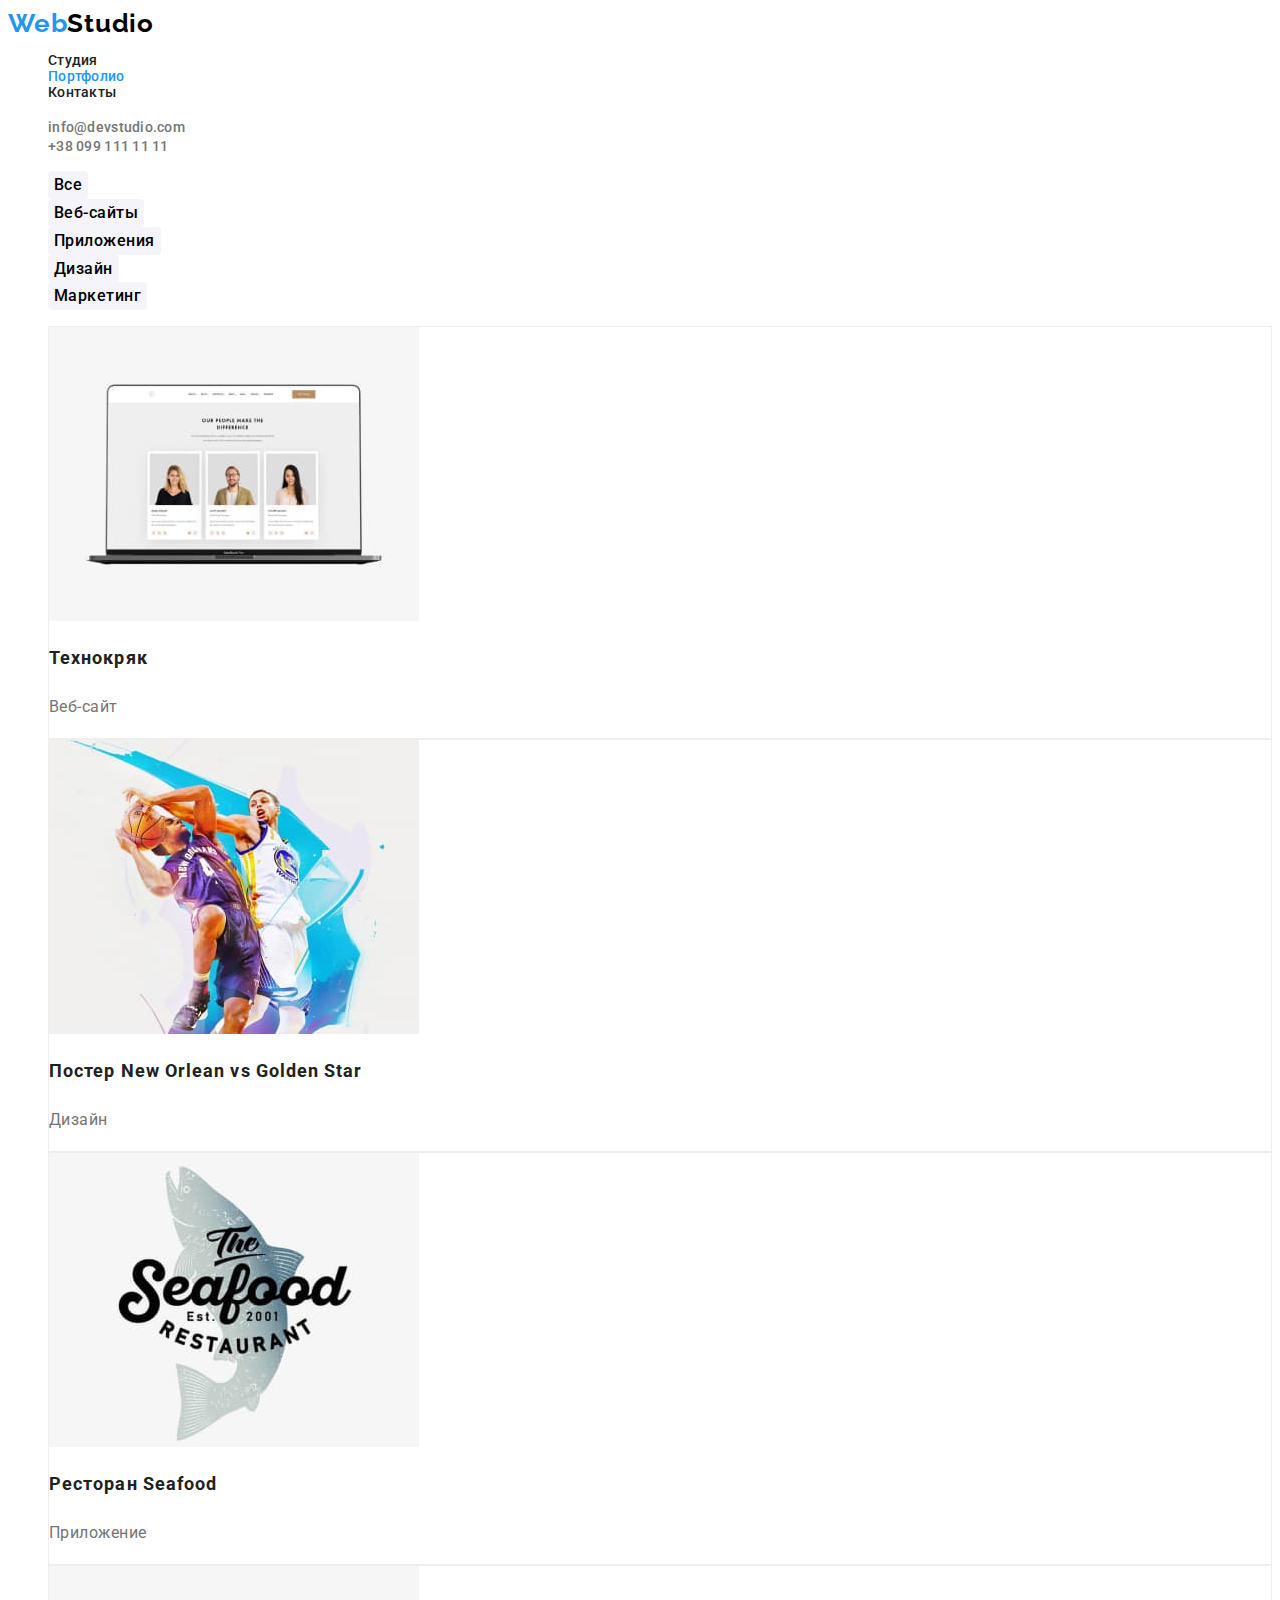
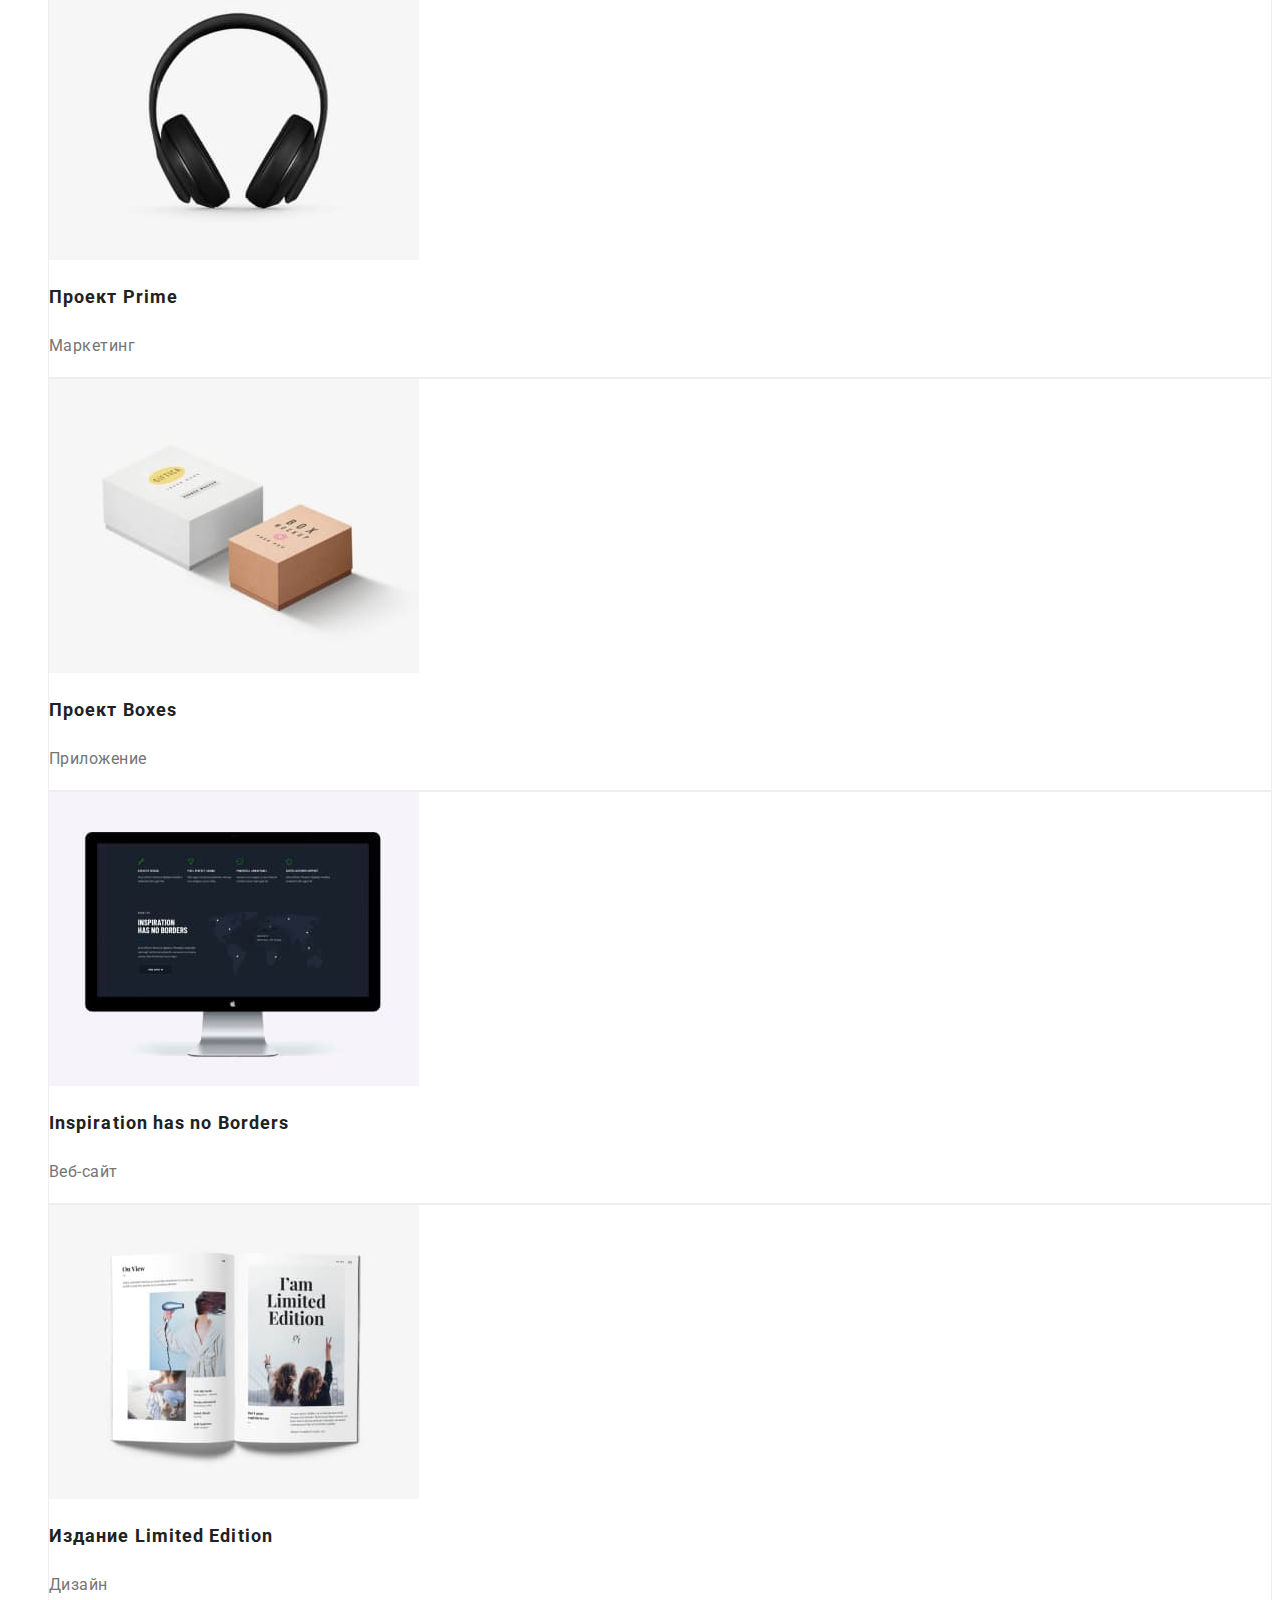
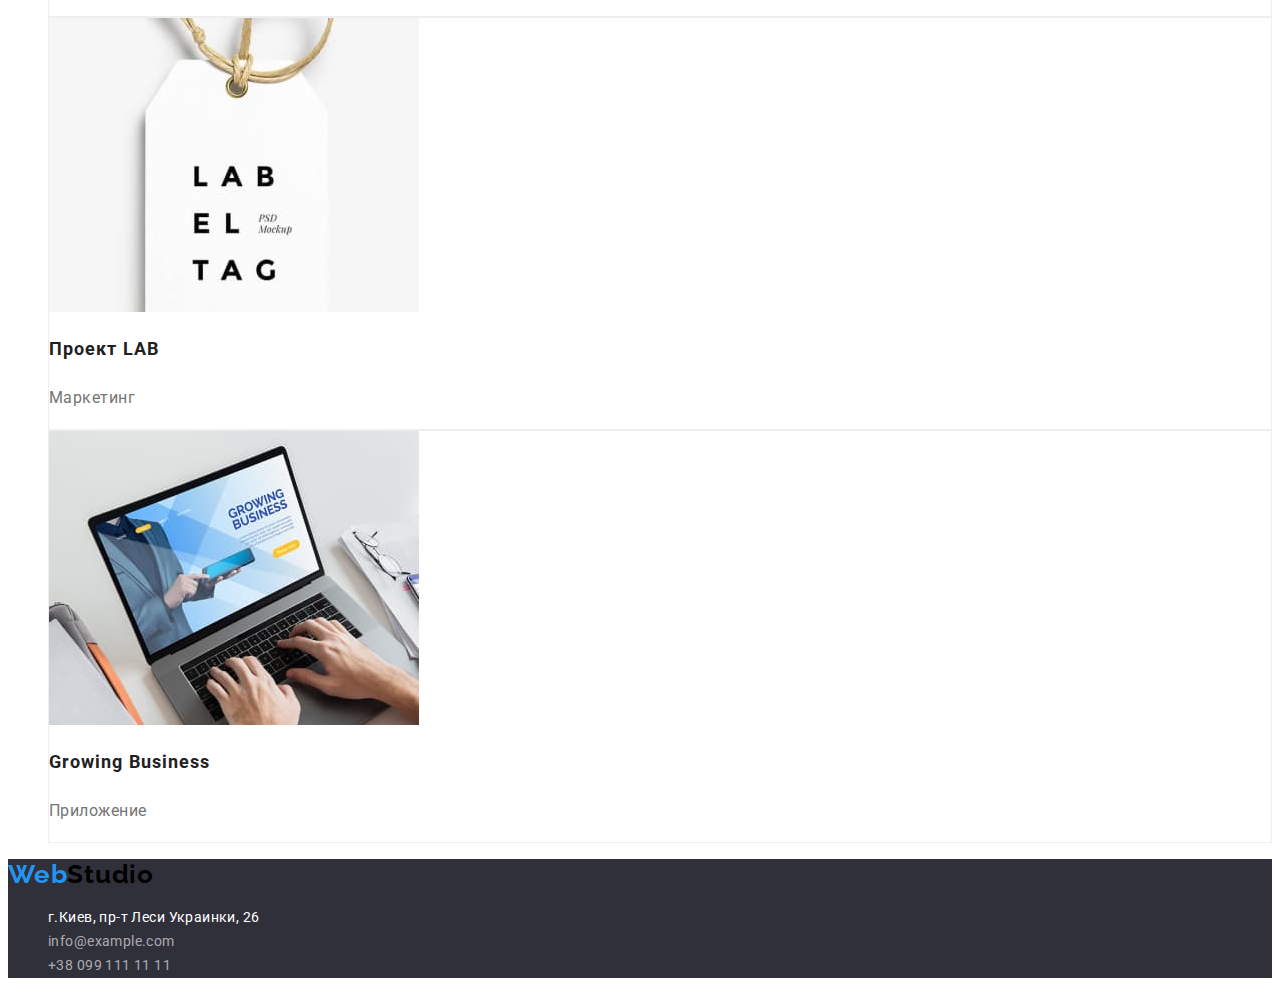
==== portfolio.html @ 5595cf2a "HW2" ====
<!DOCTYPE html>
<html lang="ru">

<head>
    <meta charset="UTF-8">
    <meta http-equiv="X-UA-Compatible" content="IE=edge">
    <meta name="viewport" content="width=device-width, initial-scale=1.0">

    <link rel="preconnect" href="https://fonts.googleapis.com">
    <link rel="preconnect" href="https://fonts.gstatic.com" crossorigin>
    <link
        href="https://fonts.googleapis.com/css2?family=Raleway:wght@700&family=Roboto:wght@400;500;700;900&display=swap"
        rel="stylesheet">
    <link rel="stylesheet" href="./css/styles.css">
    <title>Document</title>
</head>

<body>
    <!-- Header -->
    <header class="header">
        <a href="/index.html" class="logo link"><span>Web</span>Studio</a>
        <!-- Navigation -->
        <nav class="header-nav">
            <ul class="nav list">
                <li><a href="/index.html" class="nav-link link">Студия</a></li>
                <li><a href="/portfolio.html" class="nav-link link current  ">Портфолио</a></li>
                <li><a href="/contacts.html" class="nav-link link">Контакты</a></li>
            </ul>
        </nav>
        <ul class="header-contact list">
            <li><a href="mailto:info@devstudio.com" class="header-email link">info@devstudio.com</a></li>
            <li><a href="tel:+380991111111" class="header-tel link">+38 099 111 11 11</a></li>
        </ul>
    </header>
    <!-- Портфолио проекты -->
    <main class="portfolio-main">
        <section class="portfolio-main-section">
            <!-- Кнопки сортировки -->
            <ul class="sort-buttons-list list">
                <li><button type="button" class="sort-btn">Все</button></li>
                <li><button type="button" class="sort-btn">Веб-сайты</button></li>
                <li><button type="button" class="sort-btn">Приложения</button></li>
                <li><button type="button" class="sort-btn">Дизайн</button></li>
                <li><button type="button" class="sort-btn">Маркетинг</button></li>
            </ul>

            <!-- Список проектов -->
            <h1 class="visually-hidden">Портфолио проектов</h1>
            <ul class="project-list list">
                <li class="project-card">
                    <img src="./images/portfolio/technokryak.jpg" alt="Веб-сайт Технокряк" width="370" height="294">
                    <h2 class="project-name">Технокряк</h2>
                    <p class="project-type">Веб-сайт</p>
                </li>
                <li class="project-card">
                    <img src="./images/portfolio/poster.jpg" alt="Постер New Orlean vs Golden Star" width="370"
                        height="294">
                    <h2 class="project-name">Постер New Orlean vs Golden Star</h2>
                    <p class="project-type">Дизайн</p>
                </li>
                <li class="project-card">
                    <img src="./images/portfolio/seafood_restaurant.jpg" alt="Ресторан Seafood" width="370"
                        height="294">
                    <h2 class="project-name">Ресторан Seafood</h2>
                    <p class="project-type">Приложение</p>
                </li>
                <li class="project-card">
                    <img src="./images/portfolio/prime.jpg" alt="Проект Prime" width="370" height="294">
                    <h2 class="project-name">Проект Prime</h2>
                    <p class="project-type">Маркетинг</p>
                </li>
                <li class="project-card">
                    <img src="./images/portfolio/boxes.jpg" alt="Проект Boxes" width="370" height="294">
                    <h2 class="project-name">Проект Boxes</h2>
                    <p class="project-type">Приложение</p>
                </li>
                <li class="project-card">
                    <img src="./images/portfolio/inspiration_borders.jpg" alt="Дисплей" width="370" height="294">
                    <h2 class="project-name">Inspiration has no Borders</h2>
                    <p class="project-type">Веб-сайт</p>
                </li>

                <li class="project-card">
                    <img src="./images/portfolio/limited_edition.jpg" alt="Книга" width="370" height="294">
                    <h2 class="project-name">Издание Limited Edition</h2>
                    <p class="project-type">Дизайн</p>
                </li>
                <li class="project-card">
                    <img src="./images/portfolio/lab.jpg" alt="Проект LAB" width="370" height="294">
                    <h2 class="project-name">Проект LAB</h2>
                    <p class="project-type">Маркетинг</p>
                </li>
                <li class="project-card">
                    <img src="./images/portfolio/growing_business.jpg" alt="Развивающийся бизнес" width="370"
                        height="294">
                    <h2 class="project-name">Growing Business</h2>
                    <p class="project-type">Приложение</p>
                </li>
            </ul>
        </section>
    </main>
    <!-- Footer -->
    <footer class="footer">
        <a href="/index.html" class="logo link"><span>Web</span>Studio</a>
        <address class="address">
            <ul class="footer-contact-list list">
                <li><a href="https://www.google.com/maps/place/%D0%B1%D1%83%D0%BB.+%D0%9B%D0%B5%D1%81%D0%B8+%D0%A3%D0%BA%D1%80%D0%B0%D0%B8%D0%BD%D0%BA%D0%B8,+26,+%D0%9A%D0%B8%D0%B5%D0%B2,+02000/@50.4265807,30.5361971,17z/data=!3m1!4b1!4m5!3m4!1s0x40d4cf0e033ecbe9:0x57a4dffefec77da0!8m2!3d50.4265807!4d30.5383858 "
                        class="contact-address link">г.Киев, пр-т Леси Украинки, 26</a></li>
                <li><a href="mailto:info@example.com" class="footer-email">info@example.com</a></li>
                <li><a href="tel:+380991111111" class="footer-tel">+38 099 111 11 11</a></li>
            </ul>
        </address>
    </footer>
</body>

</html>
---- css/styles.css ----
:root {
    --main-background-color:#FFFFFF;
    --default-text-color:#212121;
    --action-color:#2196F3;
    --small-text-color:#757575;
    --standard-letter-spacing:0.03em;
    --short-letter-spacing:0.02em;
    --wide-letter-spacing:0.06em;
}
body {
    font-family: 'Roboto', sans-serif;
    background: var(--main-background-color);
    color: var(--default-text-color);
}

/* Удаление маркеров списка */
.list {
list-style: none;
}
/* Сброс стилей линков */
.link {
text-decoration: none;
}
.visually-hidden {
  position: absolute;
  white-space: nowrap;
  width: 1px;
  height: 1px;
  overflow: hidden;
  border: 0;
  padding: 0;
  clip: rect(0 0 0 0);
  clip-path: inset(50%);
  margin: -1px;
}
/* Стили header */
/* .header {
} */
.logo {
font-family: 'Raleway';
font-weight: 700;
font-size: 26px;
line-height: 1.19;
letter-spacing: var(--standard-letter-spacing);
color: #000000;
}
.logo span {
   color: var(--action-color); 
}
/* .header-nav {
} */
.nav, .nav-link{
font-weight: 500;
font-size: 14px;
line-height: 1.14;
letter-spacing: var(--short-letter-spacing);    
}
/* .nav {
} */
.nav-link {
color: var(--default-text-color);
}
.current {
color: var(--action-color);
}
.nav-link:hover, .nav-link:focus{
color: var(--action-color);
cursor: pointer;
}
/* .header-contact {
} */
.header-email, .header-tel{
font-weight: 500;
font-size: 14px;
line-height: 1.14;
letter-spacing: var(--short-letter-spacing);
color: var(--small-text-color); 
}
.header-email:hover, .header-email:focus {
color: var(--action-color);
cursor: pointer;
}
.header-tel:hover, .header-tel:focus{
color: var(--action-color);
cursor: pointer;
}
/*Стили Footer */
.footer {
background: #2F303A;
}
/* .address {
} */
.contact-address, .footer-email, .footer-tel{
font-style: normal;
font-size: 14px;
line-height: 1.71;
letter-spacing: var(--standard-letter-spacing);
}
.contact-address {
color: var(--main-background-color);
}
.contact-address:hover, .contact-address:focus{
color: var(--action-color);
}
/* .footer-contact-list {
} */
.footer-email, .footer-tel{
text-decoration: none;
color: rgba(255, 255, 255, 0.6);
}
.footer-email:hover, .footer-email:focus {
color: var(--action-color);
}
.footer-tel:hover, .footer-tel:focus {
color: var(--action-color);
}
/* Стили портфолио */
/* .portfolio-main {
}
.portfolio-main-section {
}
.sort-buttons-list {
} */
.sort-btn {
font-family: inherit;
font-weight: 500;
font-size: 16px;
line-height: 1.62;
text-align: center;
letter-spacing: var(--standard-letter-spacing);
background: #F5F4FA;
border-radius: 4px;
border: 0;
}
.sort-btn:hover, .sort-btn:focus{
background: var(--action-color);
box-shadow: 0px 3px 1px rgba(0, 0, 0, 0.1), 0px 1px 2px rgba(0, 0, 0, 0.08), 0px 2px 2px rgba(0, 0, 0, 0.12);
border-radius: 4px;
cursor: pointer;
}
.project-list {
}
.project-card {
background: var(--main-background-color);
border: 1px solid #EEEEEE;
}
.project-name {
font-weight: 700;
font-size: 18px;
line-height: 2;
letter-spacing: var(--wide-letter-spacing);
}
.project-type {
font-size: 16px;
line-height: 188%;
letter-spacing: var(--standard-letter-spacing);
color: var(--small-text-color);
}


/* Стили main index.html */
.index-main {
}
.index-main-section {
background: #2F303A;
}
.main-title, .order-button{
text-align: center; 
letter-spacing: var(--wide-letter-spacing); 
color: var(--main-background-color);
}
.main-title {
font-weight: 900;
font-size: 44px;
line-height: 1.36;
text-transform: uppercase;
}
.order-button {
font-family: inherit;
font-weight: 700;
font-size: 16px;
line-height: 1.88;
background: var(--action-color);
box-shadow: 0px 4px 4px rgba(0, 0, 0, 0.15);
border-radius: 4px;
}
.order-button:hover{
    cursor: pointer;
}
/* .features {
}
.features-list {
}
.feature1 {
} */
.feature-name, .feature-text{
font-size: 14px;
letter-spacing: var(--standard-letter-spacing);   
}
.feature-name {
font-weight: 700;
line-height: 1.14;
text-transform: uppercase;
}
.feature-text {
line-height: 1.71;
color: var(--small-text-color);
}
/* .feature2 {
}
.feature3 {
}
.feature4 {
}
.work-section {
} */
.work-title {
font-weight: 700;
font-size: 36px;
line-height: 1.17;
letter-spacing: var(--standard-letter-spacing);
}
.work-list {
}
.staff-section {
background: #E5E5E5;
}
.staff-title {
font-weight: 700;
font-size: 36px;
line-height: 1.17;
letter-spacing: var(--standard-letter-spacing);
}
/* .staff-list {
} */
.staff-name, .staff-position{
font-size: 16px;
line-height: 1.19;
letter-spacing: var(--standard-letter-spacing);
}
.staff-name {
font-weight: 500;
}
.staff-position {
color: var(--small-text-color);
}
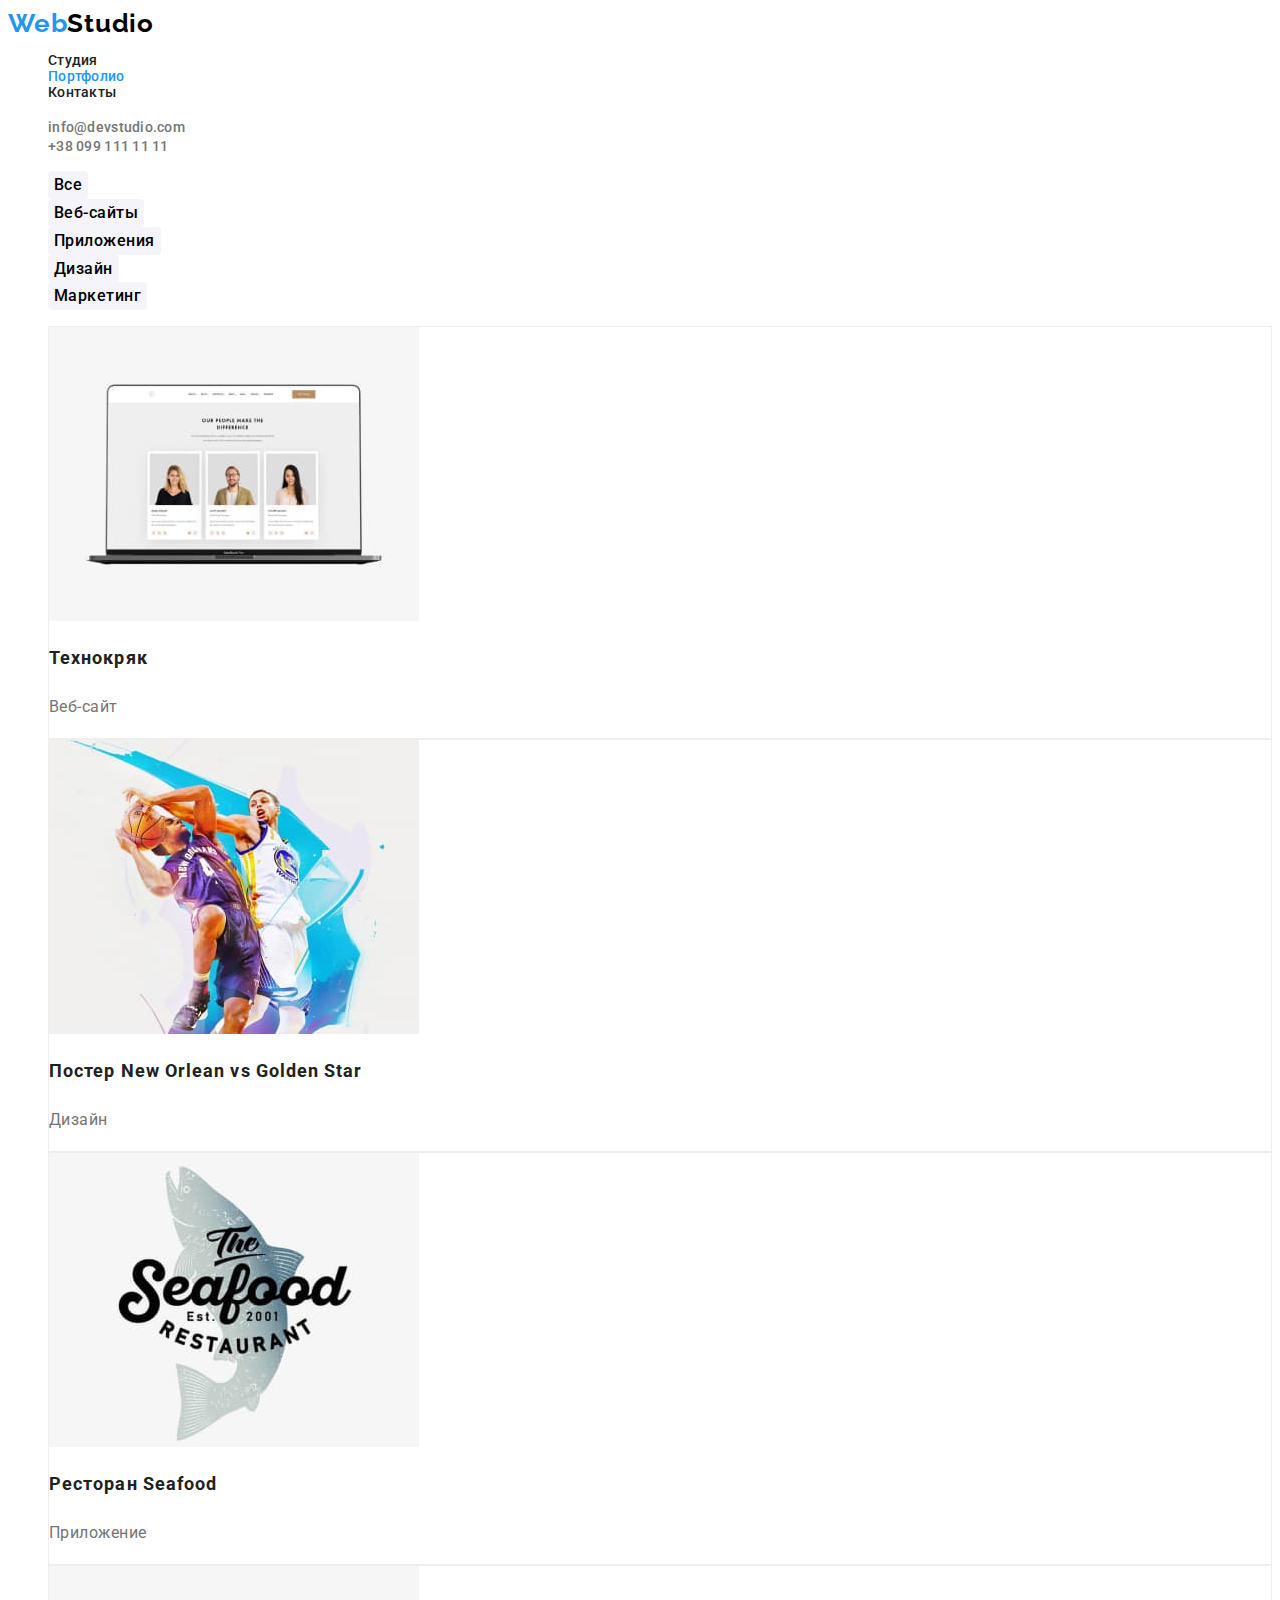
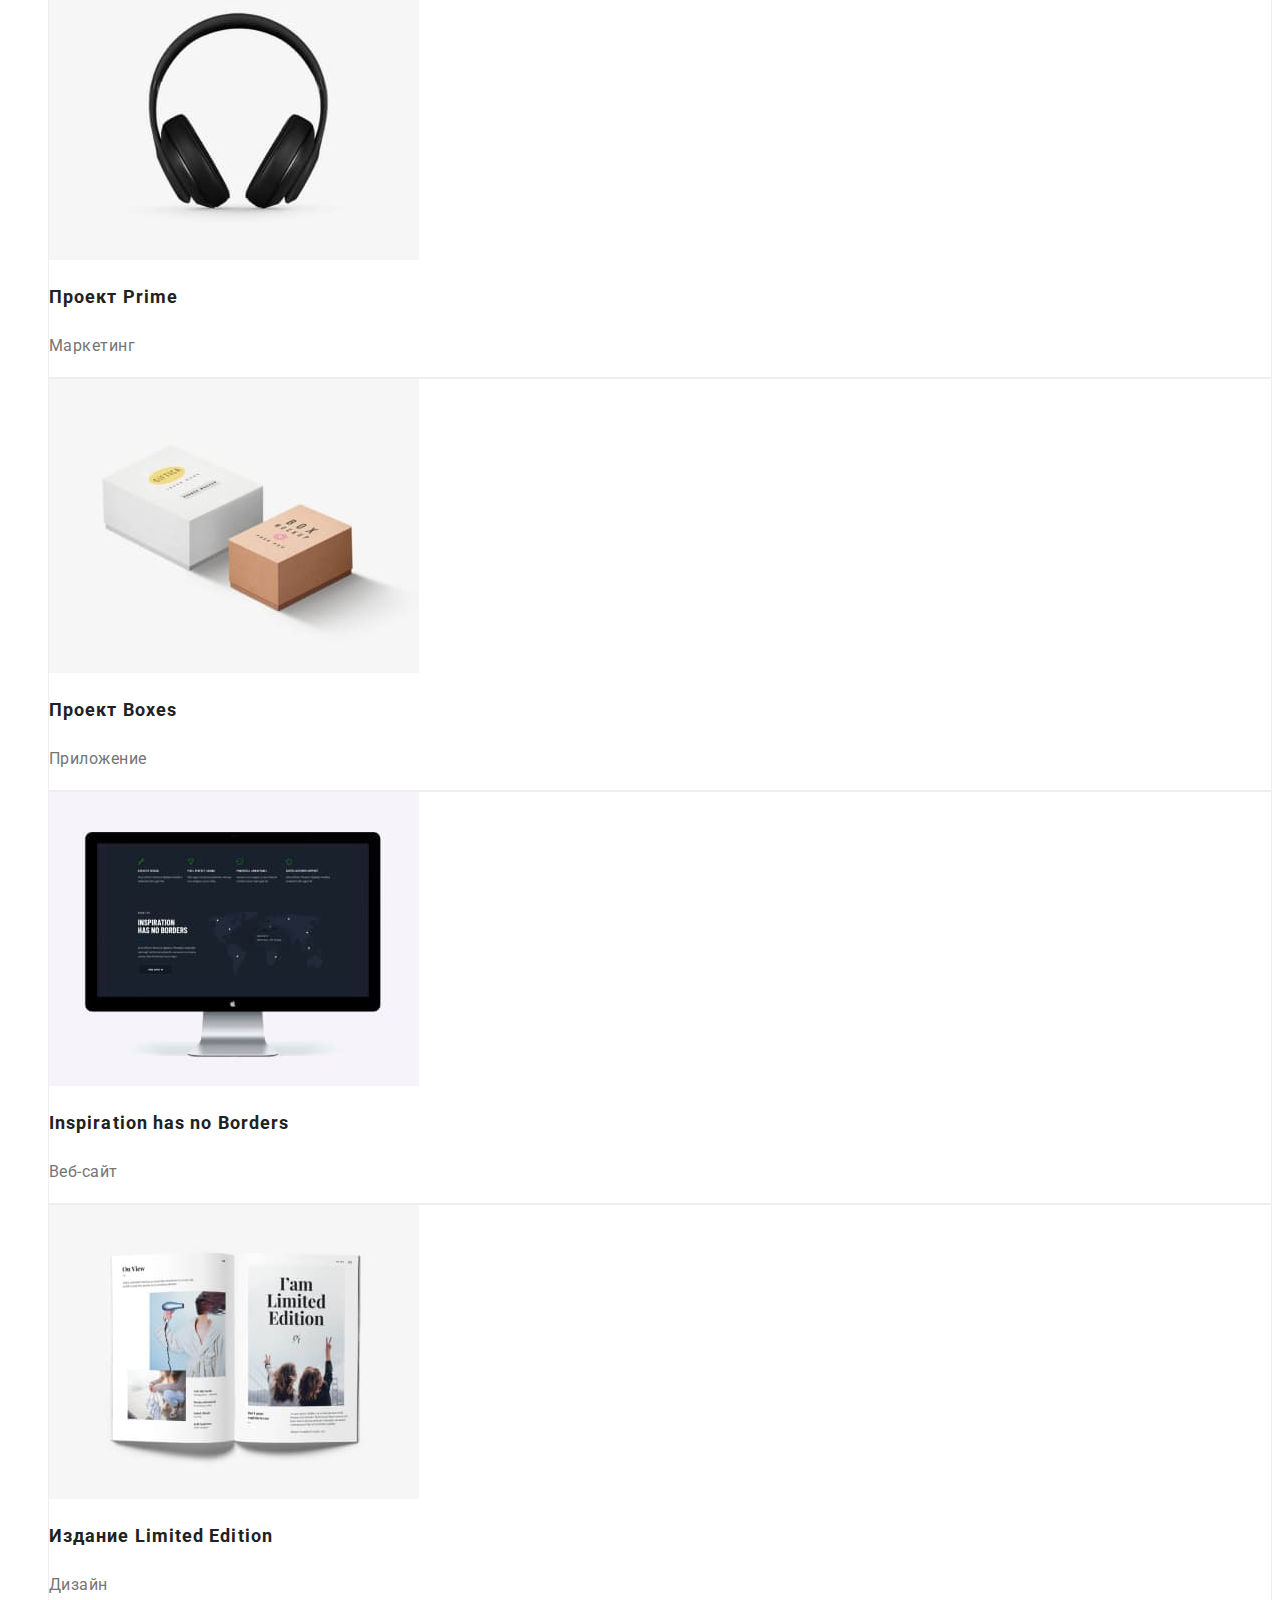
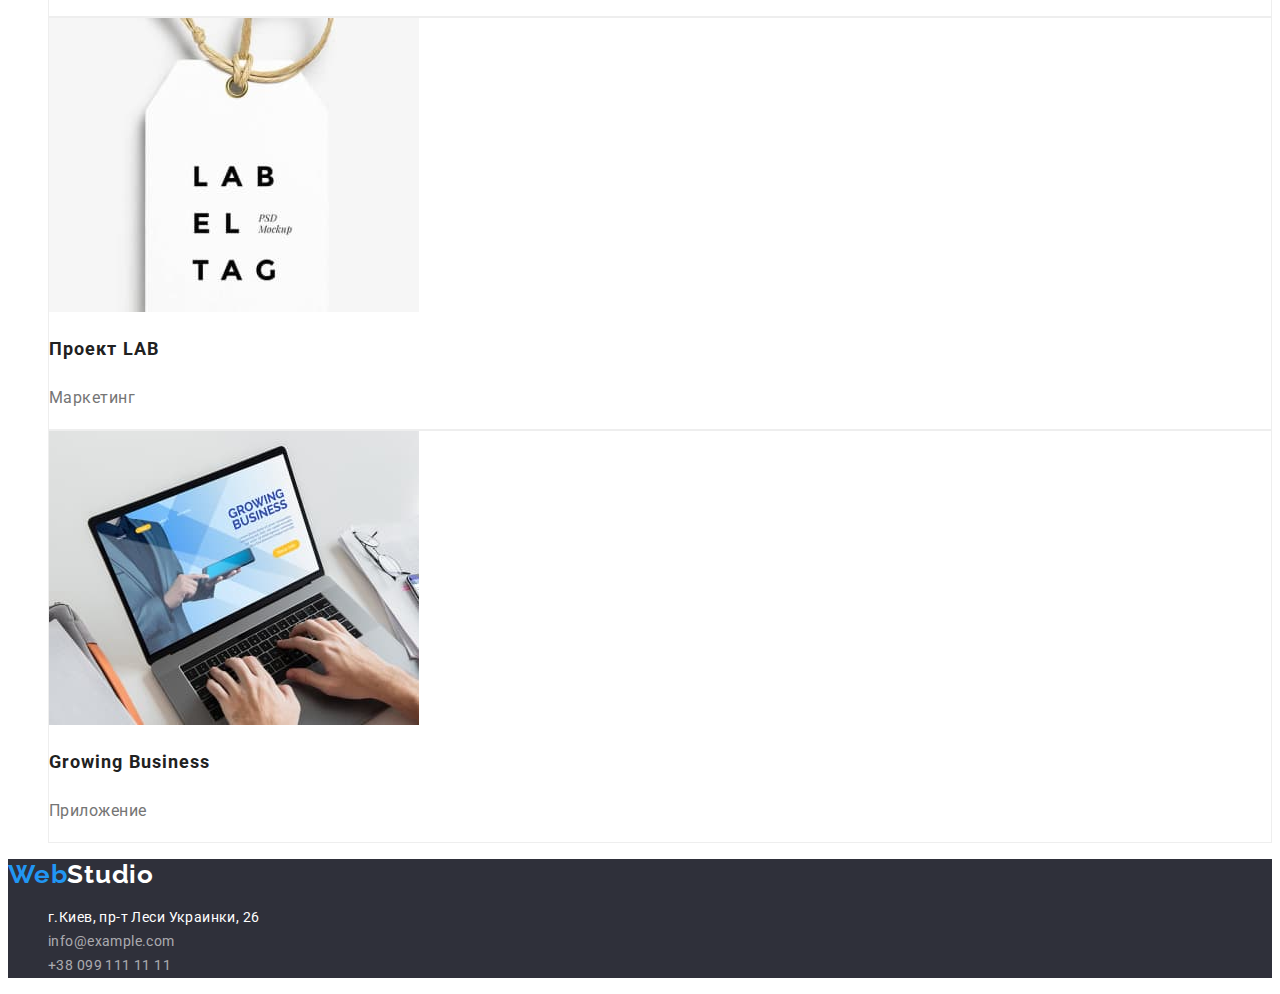
==== commit f0485152: "Logo color fixed" ====
--- a/portfolio.html
+++ b/portfolio.html
@@ -18,13 +18,13 @@
 <body>
     <!-- Header -->
     <header class="header">
-        <a href="/index.html" class="logo link"><span>Web</span>Studio</a>
+        <a href="./index.html" class="header-logo link"><span>Web</span>Studio</a>
         <!-- Navigation -->
         <nav class="header-nav">
             <ul class="nav list">
-                <li><a href="/index.html" class="nav-link link">Студия</a></li>
-                <li><a href="/portfolio.html" class="nav-link link current  ">Портфолио</a></li>
-                <li><a href="/contacts.html" class="nav-link link">Контакты</a></li>
+                <li><a href="./index.html" class="nav-link link">Студия</a></li>
+                <li><a href="./portfolio.html" class="nav-link link current  ">Портфолио</a></li>
+                <li><a href="./contacts.html" class="nav-link link">Контакты</a></li>
             </ul>
         </nav>
         <ul class="header-contact list">
@@ -101,7 +101,7 @@
     </main>
     <!-- Footer -->
     <footer class="footer">
-        <a href="/index.html" class="logo link"><span>Web</span>Studio</a>
+        <a href="./index.html" class="footer-logo link"><span>Web</span>Studio</a>
         <address class="address">
             <ul class="footer-contact-list list">
                 <li><a href="https://www.google.com/maps/place/%D0%B1%D1%83%D0%BB.+%D0%9B%D0%B5%D1%81%D0%B8+%D0%A3%D0%BA%D1%80%D0%B0%D0%B8%D0%BD%D0%BA%D0%B8,+26,+%D0%9A%D0%B8%D0%B5%D0%B2,+02000/@50.4265807,30.5361971,17z/data=!3m1!4b1!4m5!3m4!1s0x40d4cf0e033ecbe9:0x57a4dffefec77da0!8m2!3d50.4265807!4d30.5383858 "
--- a/css/styles.css
+++ b/css/styles.css
@@ -33,20 +33,26 @@
   clip-path: inset(50%);
   margin: -1px;
 }
+/* Стили логотипа */
+.header-logo, .footer-logo{
+font-family: 'Raleway';
+font-weight: 700;
+font-size: 26px;
+line-height: 1.19;
+letter-spacing: var(--standard-letter-spacing);
+}
+.header-logo {
+color: #000000;
+}
+.footer-logo {
+   color: #FFFFFF;
+}
+.header-logo span, .footer-logo span {
+   color: var(--action-color); 
+}
 /* Стили header */
 /* .header {
 } */
-.logo {
-font-family: 'Raleway';
-font-weight: 700;
-font-size: 26px;
-line-height: 1.19;
-letter-spacing: var(--standard-letter-spacing);
-color: #000000;
-}
-.logo span {
-   color: var(--action-color); 
-}
 /* .header-nav {
 } */
 .nav, .nav-link{
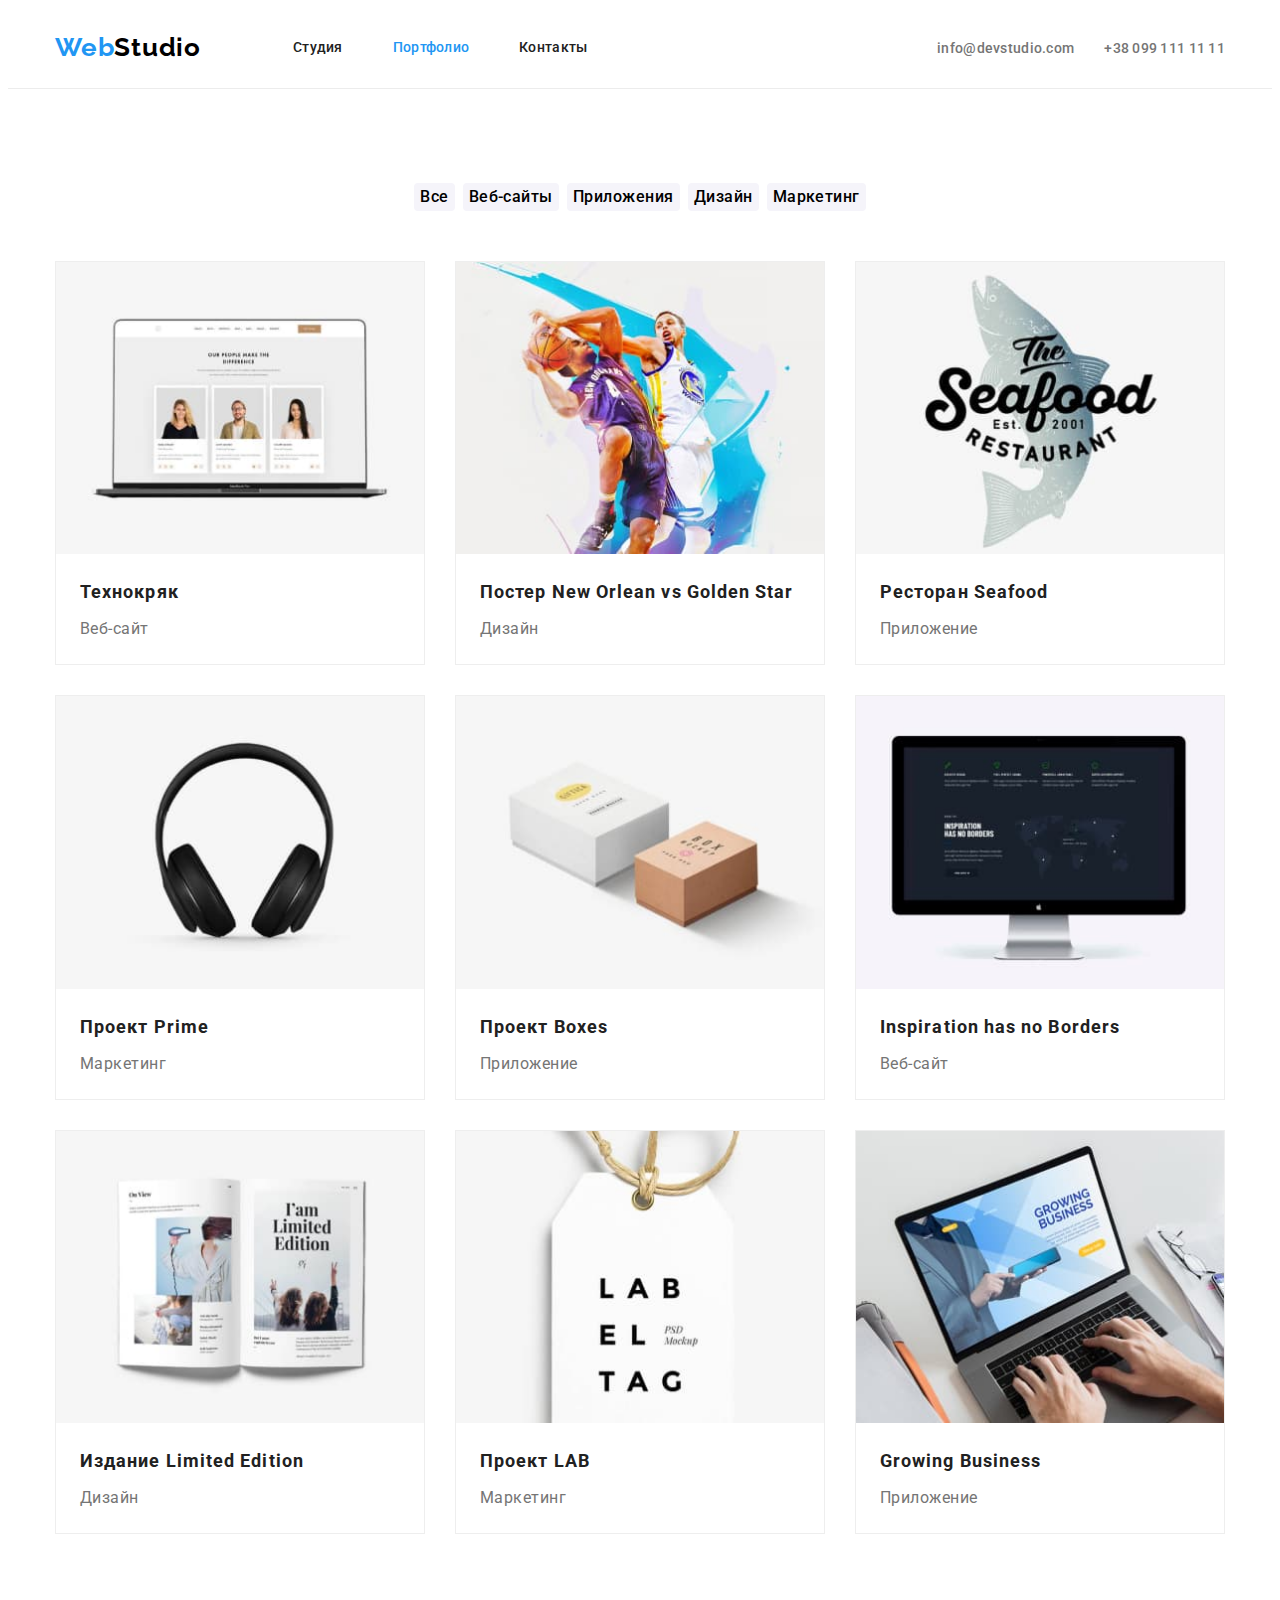
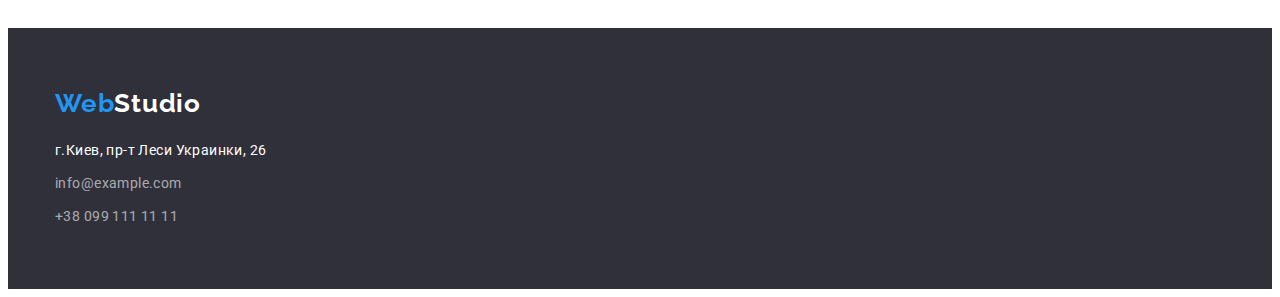
==== commit efc67fd4: "Updated" ====
--- a/portfolio.html
+++ b/portfolio.html
@@ -11,6 +11,9 @@
     <link
         href="https://fonts.googleapis.com/css2?family=Raleway:wght@700&family=Roboto:wght@400;500;700;900&display=swap"
         rel="stylesheet">
+    <link rel=“stylesheet” href=“https://cdnjs.cloudflare.com/ajax/libs/modern-normalize/1.1.0/modern-normalize.min.css”
+        integrity=“sha512-wpPYUAdjBVSE4KJnH1VR1HeZfpl1ub8YT/NKx4PuQ5NmX2tKuGu6U/JRp5y+Y8XG2tV+wKQpNHVUX03MfMFn9Q==”
+        crossorigin=“anonymous” referrerpolicy=“no-referrer” />
     <link rel="stylesheet" href="./css/styles.css">
     <title>Document</title>
 </head>
@@ -18,98 +21,119 @@
 <body>
     <!-- Header -->
     <header class="header">
-        <a href="./index.html" class="header-logo link"><span>Web</span>Studio</a>
-        <!-- Navigation -->
-        <nav class="header-nav">
-            <ul class="nav list">
-                <li><a href="./index.html" class="nav-link link">Студия</a></li>
-                <li><a href="./portfolio.html" class="nav-link link current  ">Портфолио</a></li>
-                <li><a href="./contacts.html" class="nav-link link">Контакты</a></li>
+        <div class="header-container container">
+            <a href="./index.html" class="header-logo link"><span>Web</span>Studio</a>
+            <!-- Navigation -->
+            <nav class="header-nav">
+                <ul class="nav list">
+                    <li><a href="./index.html" class="nav-link link">Студия</a></li>
+                    <li><a href="./portfolio.html" class="nav-link link current  ">Портфолио</a></li>
+                    <li><a href="./contacts.html" class="nav-link link">Контакты</a></li>
+                </ul>
+            </nav>
+            <ul class="header-contact list">
+                <li><a href="mailto:info@devstudio.com" class="header-email link">info@devstudio.com</a></li>
+                <li><a href="tel:+380991111111" class="header-tel link">+38 099 111 11 11</a></li>
             </ul>
-        </nav>
-        <ul class="header-contact list">
-            <li><a href="mailto:info@devstudio.com" class="header-email link">info@devstudio.com</a></li>
-            <li><a href="tel:+380991111111" class="header-tel link">+38 099 111 11 11</a></li>
-        </ul>
+        </div>
     </header>
     <!-- Портфолио проекты -->
     <main class="portfolio-main">
-        <section class="portfolio-main-section">
-            <!-- Кнопки сортировки -->
-            <ul class="sort-buttons-list list">
-                <li><button type="button" class="sort-btn">Все</button></li>
-                <li><button type="button" class="sort-btn">Веб-сайты</button></li>
-                <li><button type="button" class="sort-btn">Приложения</button></li>
-                <li><button type="button" class="sort-btn">Дизайн</button></li>
-                <li><button type="button" class="sort-btn">Маркетинг</button></li>
-            </ul>
+        <section class="portfolio-main-section section">
+            <div class="container">
+                <!-- Кнопки сортировки -->
+                <ul class="sort-buttons-list list">
+                    <li><button type="button" class="sort-btn">Все</button></li>
+                    <li><button type="button" class="sort-btn">Веб-сайты</button></li>
+                    <li><button type="button" class="sort-btn">Приложения</button></li>
+                    <li><button type="button" class="sort-btn">Дизайн</button></li>
+                    <li><button type="button" class="sort-btn">Маркетинг</button></li>
+                </ul>
+                <!-- Список проектов -->
+                <h1 class="visually-hidden">Портфолио проектов</h1>
+                <ul class="project-list list">
+                    <li class="project-card">
+                        <img src="./images/portfolio/technokryak.jpg" alt="Веб-сайт Технокряк">
+                        <div class="project-description">
+                            <h2 class="project-name">Технокряк</h2>
+                            <p class="project-type">Веб-сайт</p>
+                        </div>
 
-            <!-- Список проектов -->
-            <h1 class="visually-hidden">Портфолио проектов</h1>
-            <ul class="project-list list">
-                <li class="project-card">
-                    <img src="./images/portfolio/technokryak.jpg" alt="Веб-сайт Технокряк" width="370" height="294">
-                    <h2 class="project-name">Технокряк</h2>
-                    <p class="project-type">Веб-сайт</p>
-                </li>
-                <li class="project-card">
-                    <img src="./images/portfolio/poster.jpg" alt="Постер New Orlean vs Golden Star" width="370"
-                        height="294">
-                    <h2 class="project-name">Постер New Orlean vs Golden Star</h2>
-                    <p class="project-type">Дизайн</p>
-                </li>
-                <li class="project-card">
-                    <img src="./images/portfolio/seafood_restaurant.jpg" alt="Ресторан Seafood" width="370"
-                        height="294">
-                    <h2 class="project-name">Ресторан Seafood</h2>
-                    <p class="project-type">Приложение</p>
-                </li>
-                <li class="project-card">
-                    <img src="./images/portfolio/prime.jpg" alt="Проект Prime" width="370" height="294">
-                    <h2 class="project-name">Проект Prime</h2>
-                    <p class="project-type">Маркетинг</p>
-                </li>
-                <li class="project-card">
-                    <img src="./images/portfolio/boxes.jpg" alt="Проект Boxes" width="370" height="294">
-                    <h2 class="project-name">Проект Boxes</h2>
-                    <p class="project-type">Приложение</p>
-                </li>
-                <li class="project-card">
-                    <img src="./images/portfolio/inspiration_borders.jpg" alt="Дисплей" width="370" height="294">
-                    <h2 class="project-name">Inspiration has no Borders</h2>
-                    <p class="project-type">Веб-сайт</p>
-                </li>
+                    </li>
+                    <li class="project-card">
+                        <img src="./images/portfolio/poster.jpg" alt="Постер New Orlean vs Golden Star">
+                        <div class="project-description">
+                            <h2 class="project-name">Постер New Orlean vs Golden Star</h2>
+                            <p class="project-type">Дизайн</p>
+                        </div>
+                    </li>
+                    <li class="project-card">
+                        <img src="./images/portfolio/seafood_restaurant.jpg" alt="Ресторан Seafood">
+                        <div class="project-description">
+                            <h2 class="project-name">Ресторан Seafood</h2>
+                            <p class="project-type">Приложение</p>
+                        </div>
+                    </li>
+                    <li class="project-card">
+                        <img src="./images/portfolio/prime.jpg" alt="Проект Prime">
+                        <div class="project-description">
+                            <h2 class="project-name">Проект Prime</h2>
+                            <p class="project-type">Маркетинг</p>
+                        </div>
+                    </li>
+                    <li class="project-card">
+                        <img src="./images/portfolio/boxes.jpg" alt="Проект Boxes">
+                        <div class="project-description">
+                            <h2 class="project-name">Проект Boxes</h2>
+                            <p class="project-type">Приложение</p>
+                        </div>
+                    </li>
+                    <li class="project-card">
+                        <img src="./images/portfolio/inspiration_borders.jpg" alt="Дисплей">
+                        <div class="project-description">
+                            <h2 class="project-name">Inspiration has no Borders</h2>
+                            <p class="project-type">Веб-сайт</p>
+                        </div>
+                    </li>
 
-                <li class="project-card">
-                    <img src="./images/portfolio/limited_edition.jpg" alt="Книга" width="370" height="294">
-                    <h2 class="project-name">Издание Limited Edition</h2>
-                    <p class="project-type">Дизайн</p>
-                </li>
-                <li class="project-card">
-                    <img src="./images/portfolio/lab.jpg" alt="Проект LAB" width="370" height="294">
-                    <h2 class="project-name">Проект LAB</h2>
-                    <p class="project-type">Маркетинг</p>
-                </li>
-                <li class="project-card">
-                    <img src="./images/portfolio/growing_business.jpg" alt="Развивающийся бизнес" width="370"
-                        height="294">
-                    <h2 class="project-name">Growing Business</h2>
-                    <p class="project-type">Приложение</p>
-                </li>
-            </ul>
+                    <li class="project-card">
+                        <img src="./images/portfolio/limited_edition.jpg" alt="Книга">
+                        <div class="project-description">
+                            <h2 class="project-name">Издание Limited Edition</h2>
+                            <p class="project-type">Дизайн</p>
+                        </div>
+                    </li>
+                    <li class="project-card">
+                        <img src="./images/portfolio/lab.jpg" alt="Проект LAB">
+                        <div class="project-description">
+                            <h2 class="project-name">Проект LAB</h2>
+                            <p class="project-type">Маркетинг</p>
+                        </div>
+                    </li>
+                    <li class="project-card">
+                        <img src="./images/portfolio/growing_business.jpg" alt="Развивающийся бизнес">
+                        <div class="project-description">
+                            <h2 class="project-name">Growing Business</h2>
+                            <p class="project-type">Приложение</p>
+                        </div>
+                    </li>
+                </ul>
+            </div>
         </section>
     </main>
     <!-- Footer -->
     <footer class="footer">
-        <a href="./index.html" class="footer-logo link"><span>Web</span>Studio</a>
-        <address class="address">
-            <ul class="footer-contact-list list">
-                <li><a href="https://www.google.com/maps/place/%D0%B1%D1%83%D0%BB.+%D0%9B%D0%B5%D1%81%D0%B8+%D0%A3%D0%BA%D1%80%D0%B0%D0%B8%D0%BD%D0%BA%D0%B8,+26,+%D0%9A%D0%B8%D0%B5%D0%B2,+02000/@50.4265807,30.5361971,17z/data=!3m1!4b1!4m5!3m4!1s0x40d4cf0e033ecbe9:0x57a4dffefec77da0!8m2!3d50.4265807!4d30.5383858 "
-                        class="contact-address link">г.Киев, пр-т Леси Украинки, 26</a></li>
-                <li><a href="mailto:info@example.com" class="footer-email">info@example.com</a></li>
-                <li><a href="tel:+380991111111" class="footer-tel">+38 099 111 11 11</a></li>
-            </ul>
-        </address>
+        <div class="footer-container container">
+            <a href="./index.html" class="footer-logo link"><span>Web</span>Studio</a>
+            <address class="address">
+                <ul class="footer-contact-list list">
+                    <li><a href="https://www.google.com/maps/place/%D0%B1%D1%83%D0%BB.+%D0%9B%D0%B5%D1%81%D0%B8+%D0%A3%D0%BA%D1%80%D0%B0%D0%B8%D0%BD%D0%BA%D0%B8,+26,+%D0%9A%D0%B8%D0%B5%D0%B2,+02000/@50.4265807,30.5361971,17z/data=!3m1!4b1!4m5!3m4!1s0x40d4cf0e033ecbe9:0x57a4dffefec77da0!8m2!3d50.4265807!4d30.5383858 "
+                            class="contact-address link">г.Киев, пр-т Леси Украинки, 26</a></li>
+                    <li><a href="mailto:info@example.com" class="footer-email">info@example.com</a></li>
+                    <li><a href="tel:+380991111111" class="footer-tel">+38 099 111 11 11</a></li>
+                </ul>
+            </address>
+        </div>
     </footer>
 </body>
 
--- a/css/styles.css
+++ b/css/styles.css
@@ -1,3 +1,26 @@
+html {
+    box-sizing: border-box;
+}
+/* Указываем box sizing */
+*,
+*::before,
+*::after {
+  box-sizing: inherit;
+}
+/* Убираем внешние отступы */
+h1,
+h2,
+h3,
+h4,
+p,
+ul{
+  margin: 0;
+  padding: 0;
+} 
+img {
+    display: block;
+    max-width: 100%;
+}
 :root {
     --main-background-color:#FFFFFF;
     --default-text-color:#212121;
@@ -33,6 +56,16 @@
   clip-path: inset(50%);
   margin: -1px;
 }
+.container {
+width: 1200px;
+padding: 0 15px;
+margin: 0 auto;
+}
+.section{
+    display: flex;
+    justify-content: center;
+    padding: 94px 0;
+}
 /* Стили логотипа */
 .header-logo, .footer-logo{
 font-family: 'Raleway';
@@ -42,30 +75,44 @@
 letter-spacing: var(--standard-letter-spacing);
 }
 .header-logo {
+display: inherit;
 color: #000000;
+width: 145px;
+padding: 24px 0 25px;
+margin-right: 93px;
 }
 .footer-logo {
-   color: #FFFFFF;
-}
+display: block;
+color: #FFFFFF;
+margin-bottom: 20px;
+}
+
 .header-logo span, .footer-logo span {
    color: var(--action-color); 
 }
 /* Стили header */
-/* .header {
-} */
-/* .header-nav {
-} */
+.header {
+border-bottom: 1px solid #ECECEC;
+}
+.header-container{
+display: flex;
+align-items: center;
+}
 .nav, .nav-link{
 font-weight: 500;
 font-size: 14px;
 line-height: 1.14;
 letter-spacing: var(--short-letter-spacing);    
 }
-/* .nav {
-} */
+.nav {
+display: flex;
+column-gap: 50px; 
+}
+
 .nav-link {
 color: var(--default-text-color);
 }
+
 .current {
 color: var(--action-color);
 }
@@ -73,8 +120,11 @@
 color: var(--action-color);
 cursor: pointer;
 }
-/* .header-contact {
-} */
+.header-contact {
+display: inherit;
+margin-left: auto;
+gap: 30px;
+}
 .header-email, .header-tel{
 font-weight: 500;
 font-size: 14px;
@@ -94,6 +144,10 @@
 .footer {
 background: #2F303A;
 }
+.footer-container {
+    padding-top: 60px;
+    padding-bottom: 60px;
+}
 /* .address {
 } */
 .contact-address, .footer-email, .footer-tel{
@@ -102,14 +156,16 @@
 line-height: 1.71;
 letter-spacing: var(--standard-letter-spacing);
 }
+.contact-address, .footer-email {
+    display: inherit;
+    margin-bottom: 9px;
+}
 .contact-address {
 color: var(--main-background-color);
 }
 .contact-address:hover, .contact-address:focus{
 color: var(--action-color);
 }
-/* .footer-contact-list {
-} */
 .footer-email, .footer-tel{
 text-decoration: none;
 color: rgba(255, 255, 255, 0.6);
@@ -124,9 +180,13 @@
 /* .portfolio-main {
 }
 .portfolio-main-section {
-}
+}*/
 .sort-buttons-list {
-} */
+display: flex;
+column-gap: 8px;
+justify-content: center;
+margin-bottom:50px;
+} 
 .sort-btn {
 font-family: inherit;
 font-weight: 500;
@@ -144,17 +204,29 @@
 border-radius: 4px;
 cursor: pointer;
 }
+.projects-container{
+
+}
 .project-list {
+display: flex;
+flex-wrap: wrap;
+gap: 30px;
 }
 .project-card {
 background: var(--main-background-color);
 border: 1px solid #EEEEEE;
+flex-basis: calc((100% - 60px)/3);
+}
+.project-description{
+text-align: left;
+padding: 20px 24px;
 }
 .project-name {
 font-weight: 700;
 font-size: 18px;
 line-height: 2;
 letter-spacing: var(--wide-letter-spacing);
+margin-bottom: 4px;
 }
 .project-type {
 font-size: 16px;
@@ -171,15 +243,23 @@
 background: #2F303A;
 }
 .main-title, .order-button{
-text-align: center; 
 letter-spacing: var(--wide-letter-spacing); 
 color: var(--main-background-color);
+}
+.index-main-container{
+padding-top: 200px;
+padding-bottom: 200px;
+text-align: center;
 }
 .main-title {
 font-weight: 900;
 font-size: 44px;
 line-height: 1.36;
 text-transform: uppercase;
+max-width: 696px;
+margin-left: auto;
+margin-right: auto;
+margin-bottom: 30px;
 }
 .order-button {
 font-family: inherit;
@@ -189,16 +269,22 @@
 background: var(--action-color);
 box-shadow: 0px 4px 4px rgba(0, 0, 0, 0.15);
 border-radius: 4px;
+border-color: transparent;
+min-width: 216px;
+height: 50px;
+padding-left: auto;
+padding-right: auto;
 }
 .order-button:hover{
     cursor: pointer;
 }
-/* .features {
-}
-.features-list {
-}
-.feature1 {
-} */
+.features-list{
+    display: flex;
+    column-gap: 30px;  
+}
+.feature-item {
+    flex-basis: calc((100%-90/4));
+}
 .feature-name, .feature-text{
 font-size: 14px;
 letter-spacing: var(--standard-letter-spacing);   
@@ -212,33 +298,38 @@
 line-height: 1.71;
 color: var(--small-text-color);
 }
-/* .feature2 {
-}
-.feature3 {
-}
-.feature4 {
-}
 .work-section {
-} */
-.work-title {
+    padding-top: 0;
+}
+.work-container{
+    text-align: center;
+}
+.work-title, .staff-title {
 font-weight: 700;
 font-size: 36px;
 line-height: 1.17;
 letter-spacing: var(--standard-letter-spacing);
-}
-.work-list {
+margin-bottom: 50px;
+}
+.work-list, .staff-list {
+display: flex;
+column-gap: 30px;
+}
+.work-item{
+    flex-basis: calc((100%-60px)/3);
 }
 .staff-section {
 background: #E5E5E5;
 }
-.staff-title {
-font-weight: 700;
-font-size: 36px;
-line-height: 1.17;
-letter-spacing: var(--standard-letter-spacing);
-}
-/* .staff-list {
-} */
+.staff-container{
+text-align: center;
+}
+.staff-item{
+flex-basis: calc((100%-90px)/4);
+background: var(--main-background-color);
+box-shadow: 0px 1px 3px rgba(0, 0, 0, 0.12), 0px 1px 1px rgba(0, 0, 0, 0.14), 0px 2px 1px rgba(0, 0, 0, 0.2);
+border-radius: 0px 0px 4px 4px;
+}
 .staff-name, .staff-position{
 font-size: 16px;
 line-height: 1.19;
@@ -246,7 +337,10 @@
 }
 .staff-name {
 font-weight: 500;
+margin-top: 30px;
+margin-bottom: 10px;
 }
 .staff-position {
 color: var(--small-text-color);
+padding-bottom: 30px;
 }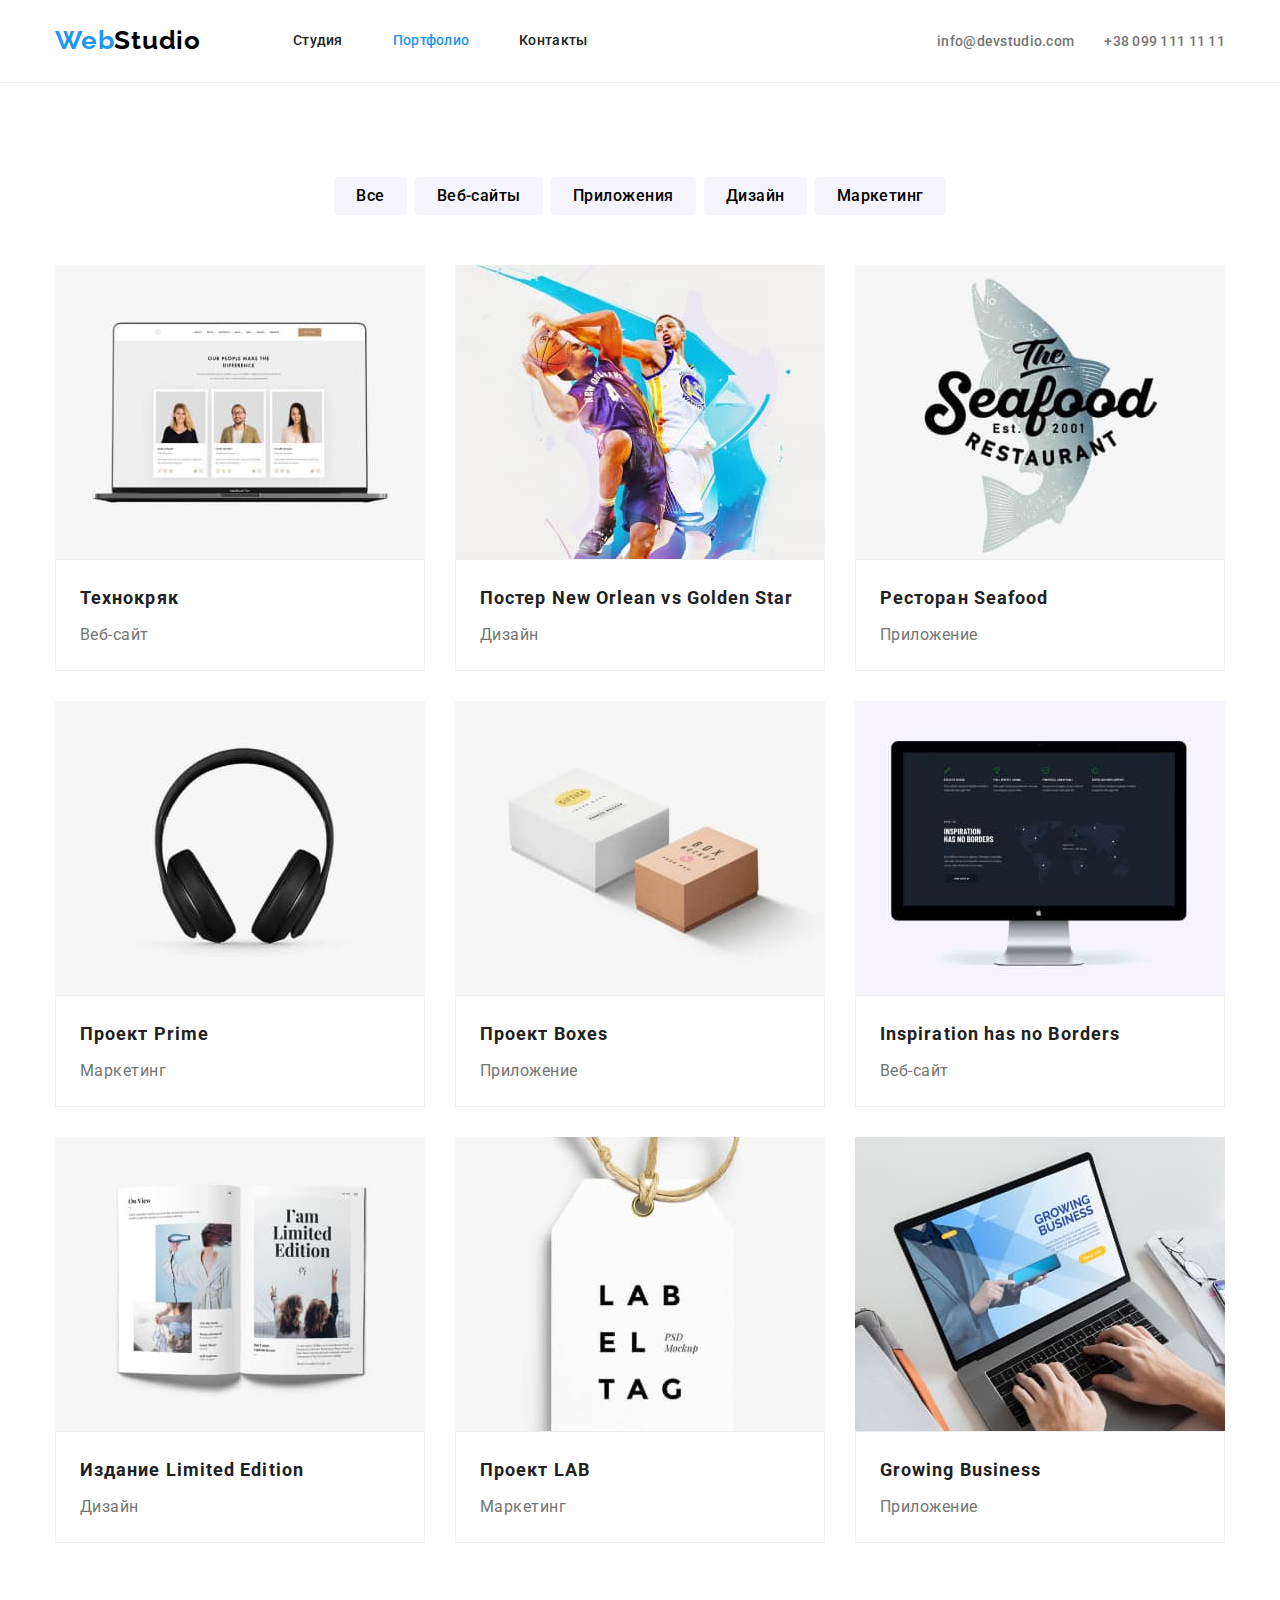
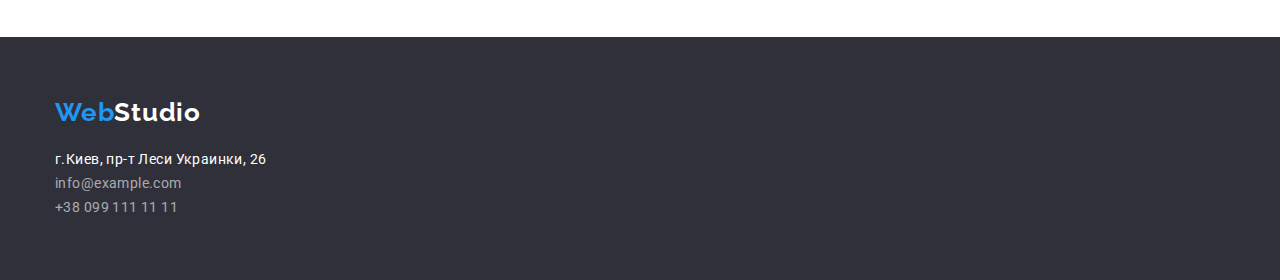
==== commit 2fa1d4c3: "Mentor review" ====
--- a/portfolio.html
+++ b/portfolio.html
@@ -11,9 +11,9 @@
     <link
         href="https://fonts.googleapis.com/css2?family=Raleway:wght@700&family=Roboto:wght@400;500;700;900&display=swap"
         rel="stylesheet">
-    <link rel=“stylesheet” href=“https://cdnjs.cloudflare.com/ajax/libs/modern-normalize/1.1.0/modern-normalize.min.css”
-        integrity=“sha512-wpPYUAdjBVSE4KJnH1VR1HeZfpl1ub8YT/NKx4PuQ5NmX2tKuGu6U/JRp5y+Y8XG2tV+wKQpNHVUX03MfMFn9Q==”
-        crossorigin=“anonymous” referrerpolicy=“no-referrer” />
+    <link rel="stylesheet" href="https://cdnjs.cloudflare.com/ajax/libs/modern-normalize/1.1.0/modern-normalize.css"
+        integrity="sha512-Y0MM+V6ymRKN2zStTqzQ227DWhhp4Mzdo6gnlRnuaNCbc+YN/ZH0sBCLTM4M0oSy9c9VKiCvd4Jk44aCLrNS5Q=="
+        crossorigin="anonymous" referrerpolicy="no-referrer" />
     <link rel="stylesheet" href="./css/styles.css">
     <title>Document</title>
 </head>
--- a/css/styles.css
+++ b/css/styles.css
@@ -1,11 +1,11 @@
 html {
-    box-sizing: border-box;
+	box-sizing: border-box;
 }
 /* Указываем box sizing */
 *,
 *::before,
 *::after {
-  box-sizing: inherit;
+	box-sizing: inherit;
 }
 /* Убираем внешние отступы */
 h1,
@@ -13,168 +13,182 @@
 h3,
 h4,
 p,
-ul{
-  margin: 0;
-  padding: 0;
-} 
+ul {
+	margin: 0;
+	padding: 0;
+}
 img {
-    display: block;
-    max-width: 100%;
+	display: block;
+	max-width: 100%;
 }
 :root {
-    --main-background-color:#FFFFFF;
-    --default-text-color:#212121;
-    --action-color:#2196F3;
-    --small-text-color:#757575;
-    --standard-letter-spacing:0.03em;
-    --short-letter-spacing:0.02em;
-    --wide-letter-spacing:0.06em;
+	--main-background-color: #ffffff;
+	--default-text-color: #212121;
+	--action-color: #2196f3;
+	--small-text-color: #757575;
+	--standard-letter-spacing: 0.03em;
+	--short-letter-spacing: 0.02em;
+	--wide-letter-spacing: 0.06em;
 }
 body {
-    font-family: 'Roboto', sans-serif;
-    background: var(--main-background-color);
-    color: var(--default-text-color);
+	font-family: "Roboto", sans-serif;
+	background: var(--main-background-color);
+	color: var(--default-text-color);
 }
 
 /* Удаление маркеров списка */
 .list {
-list-style: none;
+	list-style: none;
 }
 /* Сброс стилей линков */
 .link {
-text-decoration: none;
+	text-decoration: none;
 }
 .visually-hidden {
-  position: absolute;
-  white-space: nowrap;
-  width: 1px;
-  height: 1px;
-  overflow: hidden;
-  border: 0;
-  padding: 0;
-  clip: rect(0 0 0 0);
-  clip-path: inset(50%);
-  margin: -1px;
+	position: absolute;
+	white-space: nowrap;
+	width: 1px;
+	height: 1px;
+	overflow: hidden;
+	border: 0;
+	padding: 0;
+	clip: rect(0 0 0 0);
+	clip-path: inset(50%);
+	margin: -1px;
 }
 .container {
-width: 1200px;
-padding: 0 15px;
-margin: 0 auto;
-}
-.section{
-    display: flex;
-    justify-content: center;
-    padding: 94px 0;
+	width: 1200px;
+	padding: 0 15px;
+	margin: 0 auto;
+}
+.section {
+	display: flex;
+	justify-content: center;
+	padding: 94px 0;
 }
 /* Стили логотипа */
-.header-logo, .footer-logo{
-font-family: 'Raleway';
-font-weight: 700;
-font-size: 26px;
-line-height: 1.19;
-letter-spacing: var(--standard-letter-spacing);
+.header-logo,
+.footer-logo {
+	font-family: "Raleway";
+	font-weight: 700;
+	font-size: 26px;
+	line-height: 1.19;
+	letter-spacing: var(--standard-letter-spacing);
 }
 .header-logo {
-display: inherit;
-color: #000000;
-width: 145px;
-padding: 24px 0 25px;
-margin-right: 93px;
+	display: inherit;
+	color: #000000;
+	width: 145px;
+	padding: 24px 0 25px;
+	margin-right: 93px;
 }
 .footer-logo {
-display: block;
-color: #FFFFFF;
-margin-bottom: 20px;
-}
-
-.header-logo span, .footer-logo span {
-   color: var(--action-color); 
+	display: inline-block;
+	color: #ffffff;
+	margin-bottom: 20px;
+}
+
+.header-logo span,
+.footer-logo span {
+	color: var(--action-color);
 }
 /* Стили header */
 .header {
-border-bottom: 1px solid #ECECEC;
-}
-.header-container{
-display: flex;
-align-items: center;
-}
-.nav, .nav-link{
-font-weight: 500;
-font-size: 14px;
-line-height: 1.14;
-letter-spacing: var(--short-letter-spacing);    
+	border-bottom: 1px solid #ececec;
+}
+.header-container {
+	display: flex;
+	align-items: center;
+}
+.nav,
+.nav-link {
+	font-weight: 500;
+	font-size: 14px;
+	line-height: 1.14;
+	letter-spacing: var(--short-letter-spacing);
 }
 .nav {
-display: flex;
-column-gap: 50px; 
+	display: flex;
+	column-gap: 50px;
+	padding-top: 32px;
+	padding-bottom: 32px;
 }
 
 .nav-link {
-color: var(--default-text-color);
+	color: var(--default-text-color);
 }
 
 .current {
-color: var(--action-color);
-}
-.nav-link:hover, .nav-link:focus{
-color: var(--action-color);
-cursor: pointer;
+	color: var(--action-color);
+}
+.nav-link:hover,
+.nav-link:focus {
+	color: var(--action-color);
+	cursor: pointer;
 }
 .header-contact {
-display: inherit;
-margin-left: auto;
-gap: 30px;
-}
-.header-email, .header-tel{
-font-weight: 500;
-font-size: 14px;
-line-height: 1.14;
-letter-spacing: var(--short-letter-spacing);
-color: var(--small-text-color); 
-}
-.header-email:hover, .header-email:focus {
-color: var(--action-color);
-cursor: pointer;
-}
-.header-tel:hover, .header-tel:focus{
-color: var(--action-color);
-cursor: pointer;
+	display: inherit;
+	margin-left: auto;
+	gap: 30px;
+	padding-top: 32px;
+	padding-bottom: 32px;
+}
+.header-email,
+.header-tel {
+	font-weight: 500;
+	font-size: 14px;
+	line-height: 1.14;
+	letter-spacing: var(--short-letter-spacing);
+	color: var(--small-text-color);
+}
+.header-email:hover,
+.header-email:focus {
+	color: var(--action-color);
+	cursor: pointer;
+}
+.header-tel:hover,
+.header-tel:focus {
+	color: var(--action-color);
+	cursor: pointer;
 }
 /*Стили Footer */
 .footer {
-background: #2F303A;
-}
-.footer-container {
-    padding-top: 60px;
-    padding-bottom: 60px;
+	background: #2f303a;
+	padding-top: 60px;
+	padding-bottom: 60px;
 }
 /* .address {
 } */
-.contact-address, .footer-email, .footer-tel{
-font-style: normal;
-font-size: 14px;
-line-height: 1.71;
-letter-spacing: var(--standard-letter-spacing);
-}
-.contact-address, .footer-email {
-    display: inherit;
-    margin-bottom: 9px;
+.contact-address,
+.footer-email,
+.footer-tel {
+	font-style: normal;
+	font-size: 14px;
+	line-height: 1.71;
+	letter-spacing: var(--standard-letter-spacing);
+}
+.footer-contact-item {
+	margin-bottom: 9px;
 }
 .contact-address {
-color: var(--main-background-color);
-}
-.contact-address:hover, .contact-address:focus{
-color: var(--action-color);
-}
-.footer-email, .footer-tel{
-text-decoration: none;
-color: rgba(255, 255, 255, 0.6);
-}
-.footer-email:hover, .footer-email:focus {
-color: var(--action-color);
-}
-.footer-tel:hover, .footer-tel:focus {
-color: var(--action-color);
+	color: var(--main-background-color);
+}
+.contact-address:hover,
+.contact-address:focus {
+	color: var(--action-color);
+}
+.footer-email,
+.footer-tel {
+	text-decoration: none;
+	color: rgba(255, 255, 255, 0.6);
+}
+.footer-email:hover,
+.footer-email:focus {
+	color: var(--action-color);
+}
+.footer-tel:hover,
+.footer-tel:focus {
+	color: var(--action-color);
 }
 /* Стили портфолио */
 /* .portfolio-main {
@@ -182,165 +196,171 @@
 .portfolio-main-section {
 }*/
 .sort-buttons-list {
-display: flex;
-column-gap: 8px;
-justify-content: center;
-margin-bottom:50px;
-} 
+	display: flex;
+	column-gap: 8px;
+	justify-content: center;
+	margin-bottom: 50px;
+}
 .sort-btn {
-font-family: inherit;
-font-weight: 500;
-font-size: 16px;
-line-height: 1.62;
-text-align: center;
-letter-spacing: var(--standard-letter-spacing);
-background: #F5F4FA;
-border-radius: 4px;
-border: 0;
-}
-.sort-btn:hover, .sort-btn:focus{
-background: var(--action-color);
-box-shadow: 0px 3px 1px rgba(0, 0, 0, 0.1), 0px 1px 2px rgba(0, 0, 0, 0.08), 0px 2px 2px rgba(0, 0, 0, 0.12);
-border-radius: 4px;
-cursor: pointer;
-}
-.projects-container{
-
+	font-family: inherit;
+	font-weight: 500;
+	font-size: 16px;
+	line-height: 1.62;
+	text-align: center;
+	letter-spacing: var(--standard-letter-spacing);
+	background: #f5f4fa;
+	border-radius: 4px;
+	border: 0;
+	padding: 6px 22px;
+}
+.sort-btn:hover,
+.sort-btn:focus {
+	background: var(--action-color);
+	box-shadow: 0px 3px 1px rgba(0, 0, 0, 0.1), 0px 1px 2px rgba(0, 0, 0, 0.08), 0px 2px 2px rgba(0, 0, 0, 0.12);
+	border-radius: 4px;
+	cursor: pointer;
 }
 .project-list {
-display: flex;
-flex-wrap: wrap;
-gap: 30px;
+	display: flex;
+	flex-wrap: wrap;
+	gap: 30px;
 }
 .project-card {
-background: var(--main-background-color);
-border: 1px solid #EEEEEE;
-flex-basis: calc((100% - 60px)/3);
-}
-.project-description{
-text-align: left;
-padding: 20px 24px;
+	background: var(--main-background-color);
+	flex-basis: calc((100% - 60px) / 3);
+}
+.project-description {
+	border: 1px solid #eeeeee;
+	text-align: left;
+	padding: 20px 24px;
 }
 .project-name {
-font-weight: 700;
-font-size: 18px;
-line-height: 2;
-letter-spacing: var(--wide-letter-spacing);
-margin-bottom: 4px;
+	font-weight: 700;
+	font-size: 18px;
+	line-height: 2;
+	letter-spacing: var(--wide-letter-spacing);
+	margin-bottom: 4px;
 }
 .project-type {
-font-size: 16px;
-line-height: 188%;
-letter-spacing: var(--standard-letter-spacing);
-color: var(--small-text-color);
-}
-
+	font-size: 16px;
+	line-height: 188%;
+	letter-spacing: var(--standard-letter-spacing);
+	color: var(--small-text-color);
+}
 
 /* Стили main index.html */
-.index-main {
-}
 .index-main-section {
-background: #2F303A;
-}
-.main-title, .order-button{
-letter-spacing: var(--wide-letter-spacing); 
-color: var(--main-background-color);
-}
-.index-main-container{
-padding-top: 200px;
-padding-bottom: 200px;
-text-align: center;
+	background: #2f303a;
+}
+.main-title,
+.order-button {
+	letter-spacing: var(--wide-letter-spacing);
+	color: var(--main-background-color);
+}
+.index-main-section {
+	padding-top: 200px;
+	padding-bottom: 200px;
+	text-align: center;
 }
 .main-title {
-font-weight: 900;
-font-size: 44px;
-line-height: 1.36;
-text-transform: uppercase;
-max-width: 696px;
-margin-left: auto;
-margin-right: auto;
-margin-bottom: 30px;
+	font-weight: 900;
+	font-size: 44px;
+	line-height: 1.36;
+	text-transform: uppercase;
+	max-width: 696px;
+	margin-left: auto;
+	margin-right: auto;
+	margin-bottom: 30px;
 }
 .order-button {
-font-family: inherit;
-font-weight: 700;
-font-size: 16px;
-line-height: 1.88;
-background: var(--action-color);
-box-shadow: 0px 4px 4px rgba(0, 0, 0, 0.15);
-border-radius: 4px;
-border-color: transparent;
-min-width: 216px;
-height: 50px;
-padding-left: auto;
-padding-right: auto;
-}
-.order-button:hover{
-    cursor: pointer;
-}
-.features-list{
-    display: flex;
-    column-gap: 30px;  
+	font-family: inherit;
+	font-weight: 700;
+	font-size: 16px;
+	line-height: 1.88;
+	background: var(--action-color);
+	box-shadow: 0px 4px 4px rgba(0, 0, 0, 0.15);
+	border-radius: 4px;
+	border-color: transparent;
+	min-width: 216px;
+	height: 50px;
+	padding-left: auto;
+	padding-right: auto;
+}
+.order-button:hover {
+	cursor: pointer;
+}
+.features-list {
+	display: flex;
+	column-gap: 30px;
 }
 .feature-item {
-    flex-basis: calc((100%-90/4));
-}
-.feature-name, .feature-text{
-font-size: 14px;
-letter-spacing: var(--standard-letter-spacing);   
+	flex-basis: calc((100%-90 / 4));
+}
+.feature-name,
+.feature-text {
+	font-size: 14px;
+	letter-spacing: var(--standard-letter-spacing);
 }
 .feature-name {
-font-weight: 700;
-line-height: 1.14;
-text-transform: uppercase;
+	font-weight: 700;
+	line-height: 1.14;
+	text-transform: uppercase;
+	margin-bottom: 10px;
 }
 .feature-text {
-line-height: 1.71;
-color: var(--small-text-color);
+	line-height: 1.71;
+	color: var(--small-text-color);
 }
 .work-section {
-    padding-top: 0;
-}
-.work-container{
-    text-align: center;
-}
-.work-title, .staff-title {
-font-weight: 700;
-font-size: 36px;
-line-height: 1.17;
-letter-spacing: var(--standard-letter-spacing);
-margin-bottom: 50px;
-}
-.work-list, .staff-list {
-display: flex;
-column-gap: 30px;
-}
-.work-item{
-    flex-basis: calc((100%-60px)/3);
+	padding-top: 0;
+}
+.work-container {
+	text-align: center;
+}
+.work-title,
+.staff-title {
+	font-weight: 700;
+	font-size: 36px;
+	line-height: 1.17;
+	letter-spacing: var(--standard-letter-spacing);
+	margin-bottom: 50px;
+}
+.work-list,
+.staff-list {
+	display: flex;
+	column-gap: 30px;
+}
+.work-item {
+	flex-basis: calc((100%-60px) / 3);
 }
 .staff-section {
-background: #E5E5E5;
-}
-.staff-container{
-text-align: center;
-}
-.staff-item{
-flex-basis: calc((100%-90px)/4);
-background: var(--main-background-color);
-box-shadow: 0px 1px 3px rgba(0, 0, 0, 0.12), 0px 1px 1px rgba(0, 0, 0, 0.14), 0px 2px 1px rgba(0, 0, 0, 0.2);
-border-radius: 0px 0px 4px 4px;
-}
-.staff-name, .staff-position{
-font-size: 16px;
-line-height: 1.19;
-letter-spacing: var(--standard-letter-spacing);
+	background: #e5e5e5;
+}
+.staff-container {
+	/* text-align: center; */
+}
+.staff-item {
+	flex-basis: calc((100%-90px) / 4);
+	background: var(--main-background-color);
+	box-shadow: 0px 1px 3px rgba(0, 0, 0, 0.12), 0px 1px 1px rgba(0, 0, 0, 0.14), 0px 2px 1px rgba(0, 0, 0, 0.2);
+	border-radius: 0px 0px 4px 4px;
+}
+.staff-name,
+.staff-position {
+	font-size: 16px;
+	line-height: 1.19;
+	letter-spacing: var(--standard-letter-spacing);
+}
+.staff-description {
+	padding-top: 30px;
+	padding-bottom: 30px;
+	text-align: center;
 }
 .staff-name {
-font-weight: 500;
-margin-top: 30px;
-margin-bottom: 10px;
+	font-weight: 500;
+	/* margin-top: 30px; */
+	margin-bottom: 10px;
 }
 .staff-position {
-color: var(--small-text-color);
-padding-bottom: 30px;
-}+	color: var(--small-text-color);
+}
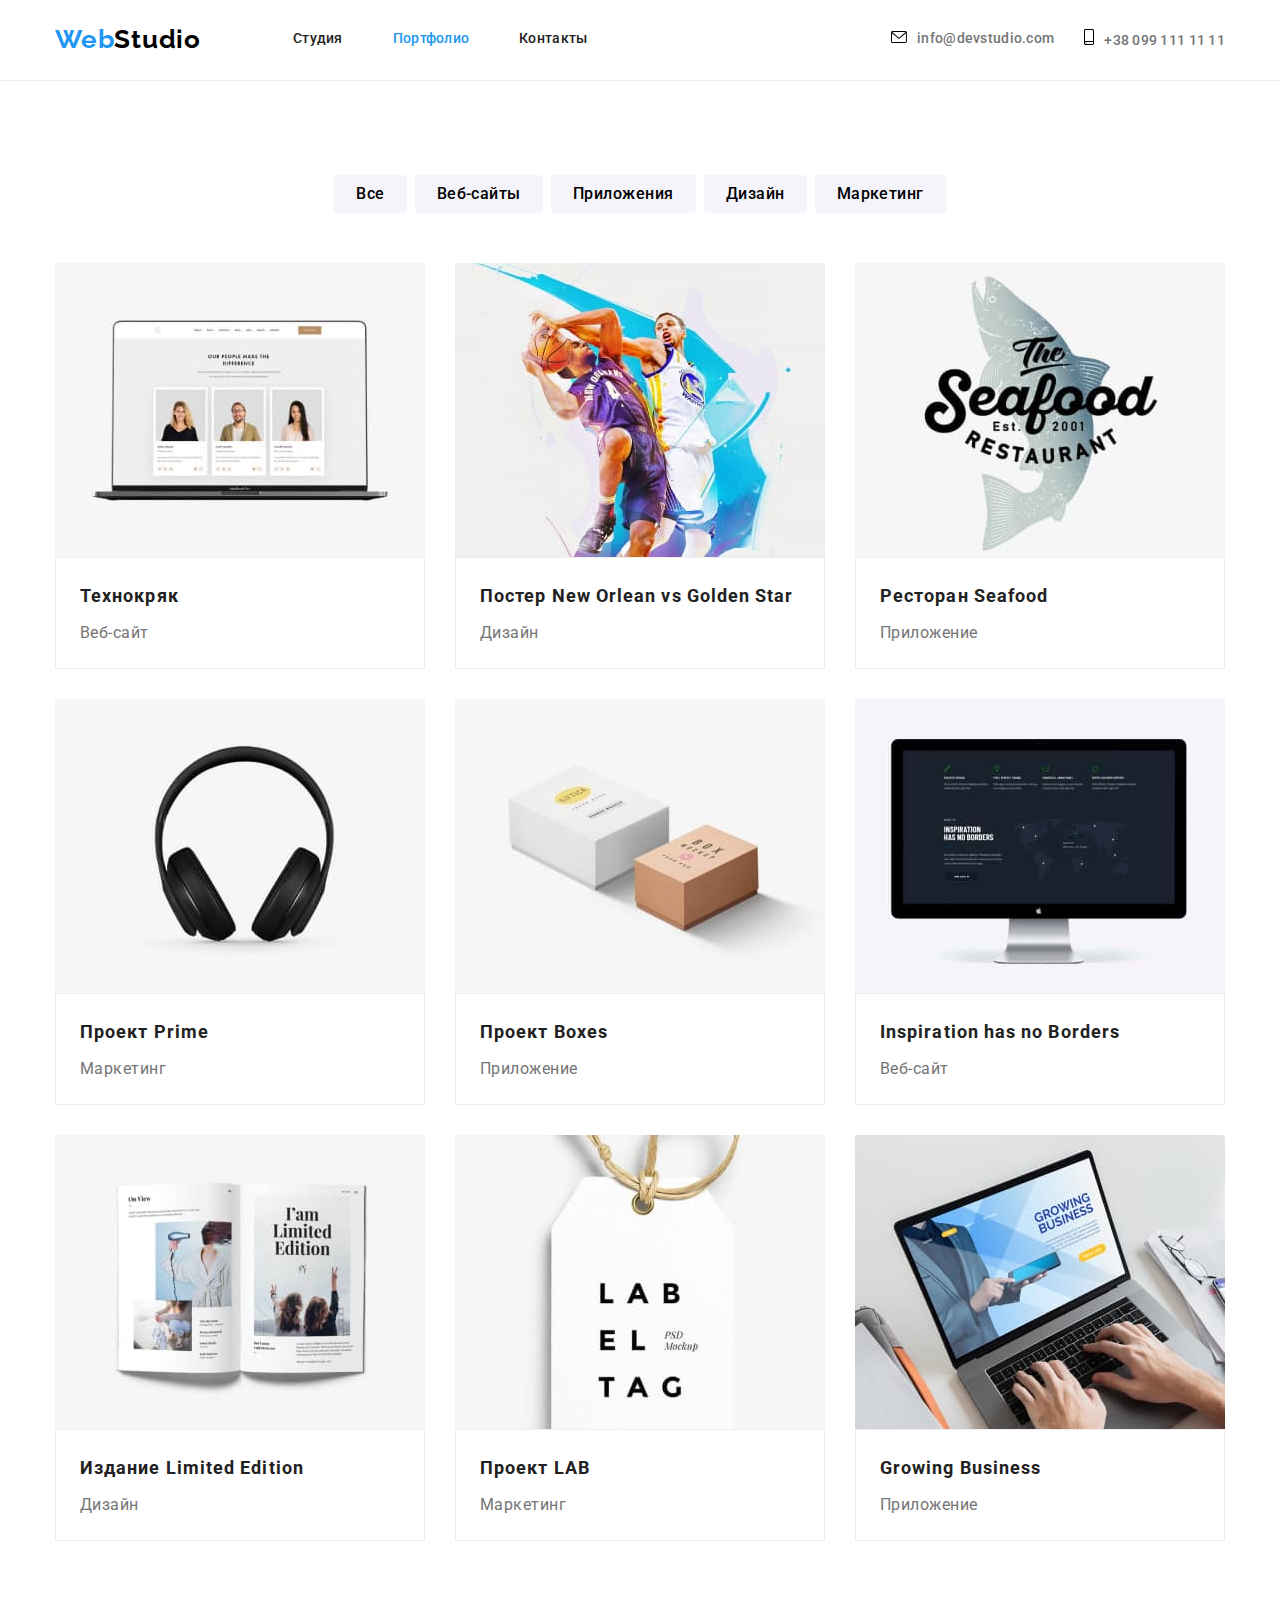
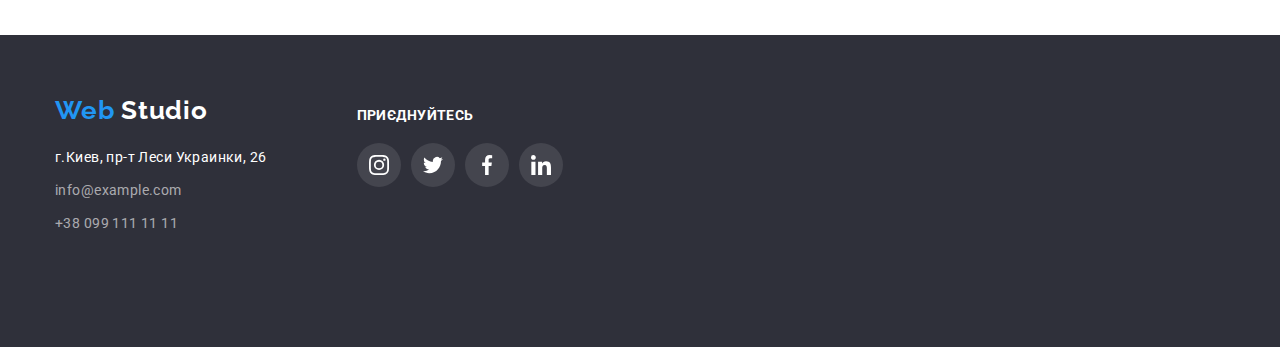
==== commit ed4ccd50: "HW4_v1" ====
--- a/portfolio.html
+++ b/portfolio.html
@@ -32,8 +32,16 @@
                 </ul>
             </nav>
             <ul class="header-contact list">
-                <li><a href="mailto:info@devstudio.com" class="header-email link">info@devstudio.com</a></li>
-                <li><a href="tel:+380991111111" class="header-tel link">+38 099 111 11 11</a></li>
+                <li>
+                    <a href="mailto:info@devstudio.com" class="header-email link">
+                        <svg class="header-contact-icon" width="16" height="12">
+                            <use href="./images/sprites/icons.svg#icon-envelope"></use>
+                        </svg>info@devstudio.com</a>
+                </li>
+                <li><a href="tel:+380991111111" class="header-tel link">
+                        <svg class="header-contact-icon" width="10" height="16">
+                            <use href="./images/sprites/icons.svg#icon-smartphone"></use>
+                        </svg>+38 099 111 11 11</a></li>
             </ul>
         </div>
     </header>
@@ -53,69 +61,86 @@
                 <h1 class="visually-hidden">Портфолио проектов</h1>
                 <ul class="project-list list">
                     <li class="project-card">
-                        <img src="./images/portfolio/technokryak.jpg" alt="Веб-сайт Технокряк">
-                        <div class="project-description">
-                            <h2 class="project-name">Технокряк</h2>
-                            <p class="project-type">Веб-сайт</p>
-                        </div>
-
-                    </li>
-                    <li class="project-card">
-                        <img src="./images/portfolio/poster.jpg" alt="Постер New Orlean vs Golden Star">
-                        <div class="project-description">
-                            <h2 class="project-name">Постер New Orlean vs Golden Star</h2>
-                            <p class="project-type">Дизайн</p>
-                        </div>
-                    </li>
-                    <li class="project-card">
-                        <img src="./images/portfolio/seafood_restaurant.jpg" alt="Ресторан Seafood">
-                        <div class="project-description">
-                            <h2 class="project-name">Ресторан Seafood</h2>
-                            <p class="project-type">Приложение</p>
-                        </div>
-                    </li>
-                    <li class="project-card">
-                        <img src="./images/portfolio/prime.jpg" alt="Проект Prime">
-                        <div class="project-description">
-                            <h2 class="project-name">Проект Prime</h2>
-                            <p class="project-type">Маркетинг</p>
-                        </div>
-                    </li>
-                    <li class="project-card">
-                        <img src="./images/portfolio/boxes.jpg" alt="Проект Boxes">
-                        <div class="project-description">
-                            <h2 class="project-name">Проект Boxes</h2>
-                            <p class="project-type">Приложение</p>
-                        </div>
-                    </li>
-                    <li class="project-card">
-                        <img src="./images/portfolio/inspiration_borders.jpg" alt="Дисплей">
-                        <div class="project-description">
-                            <h2 class="project-name">Inspiration has no Borders</h2>
-                            <p class="project-type">Веб-сайт</p>
-                        </div>
-                    </li>
-
-                    <li class="project-card">
-                        <img src="./images/portfolio/limited_edition.jpg" alt="Книга">
-                        <div class="project-description">
-                            <h2 class="project-name">Издание Limited Edition</h2>
-                            <p class="project-type">Дизайн</p>
-                        </div>
-                    </li>
-                    <li class="project-card">
-                        <img src="./images/portfolio/lab.jpg" alt="Проект LAB">
-                        <div class="project-description">
-                            <h2 class="project-name">Проект LAB</h2>
-                            <p class="project-type">Маркетинг</p>
-                        </div>
-                    </li>
-                    <li class="project-card">
-                        <img src="./images/portfolio/growing_business.jpg" alt="Развивающийся бизнес">
-                        <div class="project-description">
-                            <h2 class="project-name">Growing Business</h2>
-                            <p class="project-type">Приложение</p>
-                        </div>
+                        <a href="" class="project-card-link link">
+                            <img src="./images/portfolio/technokryak.jpg" alt="Веб-сайт Технокряк">
+                            <div class="project-description">
+                                <h2 class="project-name">Технокряк</h2>
+                                <p class="project-type">Веб-сайт</p>
+                            </div>
+                        </a>
+                    </li>
+                    <li class="project-card">
+                        <a href="" class="project-card-link link">
+                            <img src="./images/portfolio/poster.jpg" alt="Постер New Orlean vs Golden Star">
+                            <div class="project-description">
+                                <h2 class="project-name">Постер New Orlean vs Golden Star</h2>
+                                <p class="project-type">Дизайн</p>
+                            </div>
+                        </a>
+                    </li>
+                    <li class="project-card">
+                        <a href="" class="project-card-link link">
+                            <img src="./images/portfolio/seafood_restaurant.jpg" alt="Ресторан Seafood">
+                            <div class="project-description">
+                                <h2 class="project-name">Ресторан Seafood</h2>
+                                <p class="project-type">Приложение</p>
+                            </div>
+                        </a>
+                    </li>
+                    <li class="project-card">
+                        <a href="" class="project-card-link link">
+                            <img src="./images/portfolio/prime.jpg" alt="Проект Prime">
+                            <div class="project-description">
+                                <h2 class="project-name">Проект Prime</h2>
+                                <p class="project-type">Маркетинг</p>
+                            </div>
+                        </a>
+                    </li>
+                    <li class="project-card">
+                        <a href="" class="project-card-link link">
+                            <img src="./images/portfolio/boxes.jpg" alt="Проект Boxes">
+                            <div class="project-description">
+                                <h2 class="project-name">Проект Boxes</h2>
+                                <p class="project-type">Приложение</p>
+                            </div>
+                        </a>
+                    </li>
+                    <li class="project-card">
+                        <a href="" class="project-card-link link">
+                            <img src="./images/portfolio/inspiration_borders.jpg" alt="Дисплей">
+                            <div class="project-description">
+                                <h2 class="project-name">Inspiration has no Borders</h2>
+                                <p class="project-type">Веб-сайт</p>
+                            </div>
+                        </a>
+                    </li>
+
+                    <li class="project-card">
+                        <a href="" class="project-card-link link">
+                            <img src="./images/portfolio/limited_edition.jpg" alt="Книга">
+                            <div class="project-description">
+                                <h2 class="project-name">Издание Limited Edition</h2>
+                                <p class="project-type">Дизайн</p>
+                            </div>
+                        </a>
+                    </li>
+                    <li class="project-card">
+                        <a href="" class="project-card-link link">
+                            <img src="./images/portfolio/lab.jpg" alt="Проект LAB">
+                            <div class="project-description">
+                                <h2 class="project-name">Проект LAB</h2>
+                                <p class="project-type">Маркетинг</p>
+                            </div>
+                        </a>
+                    </li>
+                    <li class="project-card">
+                        <a href="" class="project-card-link link">
+                            <img src="./images/portfolio/growing_business.jpg" alt="Развивающийся бизнес">
+                            <div class="project-description">
+                                <h2 class="project-name">Growing Business</h2>
+                                <p class="project-type">Приложение</p>
+                            </div>
+                        </a>
                     </li>
                 </ul>
             </div>
@@ -124,15 +149,60 @@
     <!-- Footer -->
     <footer class="footer">
         <div class="footer-container container">
-            <a href="./index.html" class="footer-logo link"><span>Web</span>Studio</a>
-            <address class="address">
-                <ul class="footer-contact-list list">
-                    <li><a href="https://www.google.com/maps/place/%D0%B1%D1%83%D0%BB.+%D0%9B%D0%B5%D1%81%D0%B8+%D0%A3%D0%BA%D1%80%D0%B0%D0%B8%D0%BD%D0%BA%D0%B8,+26,+%D0%9A%D0%B8%D0%B5%D0%B2,+02000/@50.4265807,30.5361971,17z/data=!3m1!4b1!4m5!3m4!1s0x40d4cf0e033ecbe9:0x57a4dffefec77da0!8m2!3d50.4265807!4d30.5383858 "
-                            class="contact-address link">г.Киев, пр-т Леси Украинки, 26</a></li>
-                    <li><a href="mailto:info@example.com" class="footer-email">info@example.com</a></li>
-                    <li><a href="tel:+380991111111" class="footer-tel">+38 099 111 11 11</a></li>
-                </ul>
-            </address>
+            <div class="footer-address-container">
+                <a href="./index.html" class="footer-logo link">
+                    <span>Web</span>
+                    Studio
+                </a>
+                <address class="address">
+                    <ul class="footer-contact-list list">
+                        <li class="footer-contact-item">
+                            <a href="https://www.google.com/maps/place/%D0%B1%D1%83%D0%BB.+%D0%9B%D0%B5%D1%81%D0%B8+%D0%A3%D0%BA%D1%80%D0%B0%D0%B8%D0%BD%D0%BA%D0%B8,+26,+%D0%9A%D0%B8%D0%B5%D0%B2,+02000/@50.4265807,30.5361971,17z/data=!3m1!4b1!4m5!3m4!1s0x40d4cf0e033ecbe9:0x57a4dffefec77da0!8m2!3d50.4265807!4d30.5383858 "
+                                class="contact-address link">
+                                г.Киев, пр-т Леси Украинки, 26
+                            </a>
+                        </li>
+                        <li class="footer-contact-item">
+                            <a href="mailto:info@example.com" class="footer-email">info@example.com</a>
+                        </li>
+                        <li class="footer-contact-item"><a href="tel:+380991111111" class="footer-tel">+38 099 111 11
+                                11</a></li>
+                    </ul>
+                </address>
+            </div>
+            <div class="footer-soc-container">
+                <h3 class="footer-social-name">Приєднуйтесь</h3>
+                <ul class="footer-soc-list list">
+                    <li class="footer-soc-item">
+                        <a href="" class="footer-soc-link link">
+                            <svg class="footer-soc-icon" width="20" height="20">
+                                <use href="./images/sprites/icons.svg#icon-instagram"></use>
+                            </svg>
+                        </a>
+                    </li>
+                    <li class="footer-soc-item">
+                        <a href="" class="footer-soc-link link">
+                            <svg class="footer-soc-icon" width="20" height="20">
+                                <use href="./images/sprites/icons.svg#icon-twitter"></use>
+                            </svg>
+                        </a>
+                    </li>
+                    <li class="footer-soc-item">
+                        <a href="" class="footer-soc-link link">
+                            <svg class="footer-soc-icon" width="20" height="20">
+                                <use href="./images/sprites/icons.svg#icon-facebook"></use>
+                            </svg>
+                        </a>
+                    </li>
+                    <li class="footer-soc-item">
+                        <a href="" class="footer-soc-link link">
+                            <svg class="footer-soc-icon" width="20" height="20">
+                                <use href="./images/sprites/icons.svg#icon-linkedin"></use>
+                            </svg>
+                        </a>
+                    </li>
+                </ul>
+            </div>
         </div>
     </footer>
 </body>
--- a/css/styles.css
+++ b/css/styles.css
@@ -29,6 +29,10 @@
 	--standard-letter-spacing: 0.03em;
 	--short-letter-spacing: 0.02em;
 	--wide-letter-spacing: 0.06em;
+	--icons-background-color: #ffffff;
+	--icons-background-color-active: #2196f3;
+	--icons-main-color: #afb1b8;
+	--icons-color-active: #ffffff;
 }
 body {
 	font-family: "Roboto", sans-serif;
@@ -79,7 +83,6 @@
 	display: inherit;
 	color: #000000;
 	width: 145px;
-	padding: 24px 0 25px;
 	margin-right: 93px;
 }
 .footer-logo {
@@ -95,6 +98,8 @@
 /* Стили header */
 .header {
 	border-bottom: 1px solid #ececec;
+	padding-top: 24px;
+	padding-bottom: 25px;
 }
 .header-container {
 	display: flex;
@@ -110,8 +115,6 @@
 .nav {
 	display: flex;
 	column-gap: 50px;
-	padding-top: 32px;
-	padding-bottom: 32px;
 }
 
 .nav-link {
@@ -130,8 +133,17 @@
 	display: inherit;
 	margin-left: auto;
 	gap: 30px;
-	padding-top: 32px;
-	padding-bottom: 32px;
+}
+.header-contact-icon {
+	margin-right: 10px;
+}
+.header-email:hover .header-contact-icon,
+.header-email:focus .header-contact-icon {
+	fill: var(--action-color);
+}
+.header-tel:hover .header-contact-icon,
+.header-tel:focus .header-contact-icon {
+	fill: var(--action-color);
 }
 .header-email,
 .header-tel {
@@ -190,6 +202,46 @@
 .footer-tel:focus {
 	color: var(--action-color);
 }
+.footer-contact-list {
+	display: inline-block;
+}
+.footer-container {
+	display: flex;
+}
+.footer-address-container {
+	margin-right: 90px;
+}
+.footer-soc-container {
+	padding-top: 12px;
+	padding-bottom: 100px;
+}
+.footer-social-name {
+	font-weight: 700;
+	font-size: 14px;
+	line-height: 16px;
+	letter-spacing: var(--standard-letter-spacing);
+	text-transform: uppercase;
+	color: #ffffff;
+	margin-bottom: 20px;
+	cursor: default;
+}
+.footer-soc-list {
+	display: flex;
+	justify-content: left;
+	column-gap: 10px;
+}
+.footer-soc-item {
+}
+.footer-soc-link {
+	background-color: rgba(255, 255, 255, 0.1);
+}
+.footer-soc-icon {
+	fill: #ffffff;
+}
+.footer-soc-link:hover,
+.footer-soc-link:focus {
+	background-color: var(--icons-background-color-active);
+}
 /* Стили портфолио */
 /* .portfolio-main {
 }
@@ -229,6 +281,10 @@
 	background: var(--main-background-color);
 	flex-basis: calc((100% - 60px) / 3);
 }
+.project-card:hover,
+.project-card:focus {
+	box-shadow: 0px 1px 1px rgba(0, 0, 0, 0.12), 0px 4px 4px rgba(0, 0, 0, 0.06), 1px 4px 6px rgba(0, 0, 0, 0.16);
+}
 .project-description {
 	border: 1px solid #eeeeee;
 	text-align: left;
@@ -240,6 +296,7 @@
 	line-height: 2;
 	letter-spacing: var(--wide-letter-spacing);
 	margin-bottom: 4px;
+	color: var(--default-text-color);
 }
 .project-type {
 	font-size: 16px;
@@ -250,7 +307,10 @@
 
 /* Стили main index.html */
 .index-main-section {
-	background: #2f303a;
+	background-color: #c4c4c4;
+	background-image: linear-gradient(rgba(47, 48, 58, 0.4), rgba(47, 48, 58, 0.4)), url(../images/hero_bg.jpg);
+	max-width: 1600px;
+	margin: 0 auto;
 }
 .main-title,
 .order-button {
@@ -278,7 +338,7 @@
 	font-size: 16px;
 	line-height: 1.88;
 	background: var(--action-color);
-	box-shadow: 0px 4px 4px rgba(0, 0, 0, 0.15);
+
 	border-radius: 4px;
 	border-color: transparent;
 	min-width: 216px;
@@ -288,6 +348,7 @@
 }
 .order-button:hover {
 	cursor: pointer;
+	box-shadow: 0px 4px 4px rgba(0, 0, 0, 0.15);
 }
 .features-list {
 	display: flex;
@@ -295,6 +356,17 @@
 }
 .feature-item {
 	flex-basis: calc((100%-90 / 4));
+}
+.feature-img-container {
+	display: flex;
+	height: 120px;
+	background: #f5f4fa;
+	border-radius: 4px;
+	align-items: center;
+	justify-content: center;
+	margin-bottom: 30px;
+}
+.feature-icon {
 }
 .feature-name,
 .feature-text {
@@ -314,11 +386,14 @@
 .work-section {
 	padding-top: 0;
 }
-.work-container {
+.work-container,
+.staff-container,
+.clients-container {
 	text-align: center;
 }
 .work-title,
-.staff-title {
+.staff-title,
+.clients-title {
 	font-weight: 700;
 	font-size: 36px;
 	line-height: 1.17;
@@ -326,18 +401,17 @@
 	margin-bottom: 50px;
 }
 .work-list,
-.staff-list {
+.staff-list,
+.clients-list {
 	display: flex;
 	column-gap: 30px;
+	align-items: center;
 }
 .work-item {
 	flex-basis: calc((100%-60px) / 3);
 }
 .staff-section {
 	background: #e5e5e5;
-}
-.staff-container {
-	/* text-align: center; */
 }
 .staff-item {
 	flex-basis: calc((100%-90px) / 4);
@@ -353,14 +427,80 @@
 }
 .staff-description {
 	padding-top: 30px;
-	padding-bottom: 30px;
 	text-align: center;
+	margin-bottom: 16px;
 }
 .staff-name {
 	font-weight: 500;
-	/* margin-top: 30px; */
 	margin-bottom: 10px;
 }
 .staff-position {
 	color: var(--small-text-color);
 }
+.staff-soc-list {
+	display: flex;
+	justify-content: center;
+	column-gap: 10px;
+}
+.staff-soc-container {
+	padding-bottom: 30px;
+}
+.staff-soc-item {
+}
+.staff-soc-link,
+.footer-soc-link {
+	display: flex;
+	align-items: center;
+	justify-content: center;
+	height: 44px;
+	width: 44px;
+	border-radius: 50%;
+}
+.staff-soc-link {
+	background-color: var(--icons-background-color);
+}
+.staff-soc-icon {
+	fill: var(--icons-main-color);
+}
+.staff-soc-link:hover,
+.staff-soc-link:focus {
+	background-color: var(--icons-background-color-active);
+}
+.staff-soc-link:hover .staff-soc-icon,
+.staff-soc-link:focus .staff-soc-icon {
+	fill: var(--icons-color-active);
+}
+
+/* --------------------OUR CLIENTS-------------------- */
+.clients-list {
+	justify-content: center;
+}
+.clients-item {
+	flex-basis: calc((100%-150px) / 6);
+}
+.clients-img-container {
+	display: flex;
+	align-items: center;
+	justify-content: center;
+	border: 1px solid #afb1b8;
+	border-radius: 4px;
+	height: 92px;
+}
+.clients-img-container:hover,
+.clients-img-container:focus {
+	cursor: pointer;
+}
+.clients-link {
+	height: 92px;
+}
+.clients-icon {
+	fill: var(--icons-main-color);
+}
+.clients-img-container:hover .clients-icon,
+.clients-img-container:focus .clients-icon {
+	fill: var(--icons-background-color-active);
+}
+.clients-img-container:hover,
+.clients-img-container:focus {
+	border-color: var(--icons-background-color-active);
+}
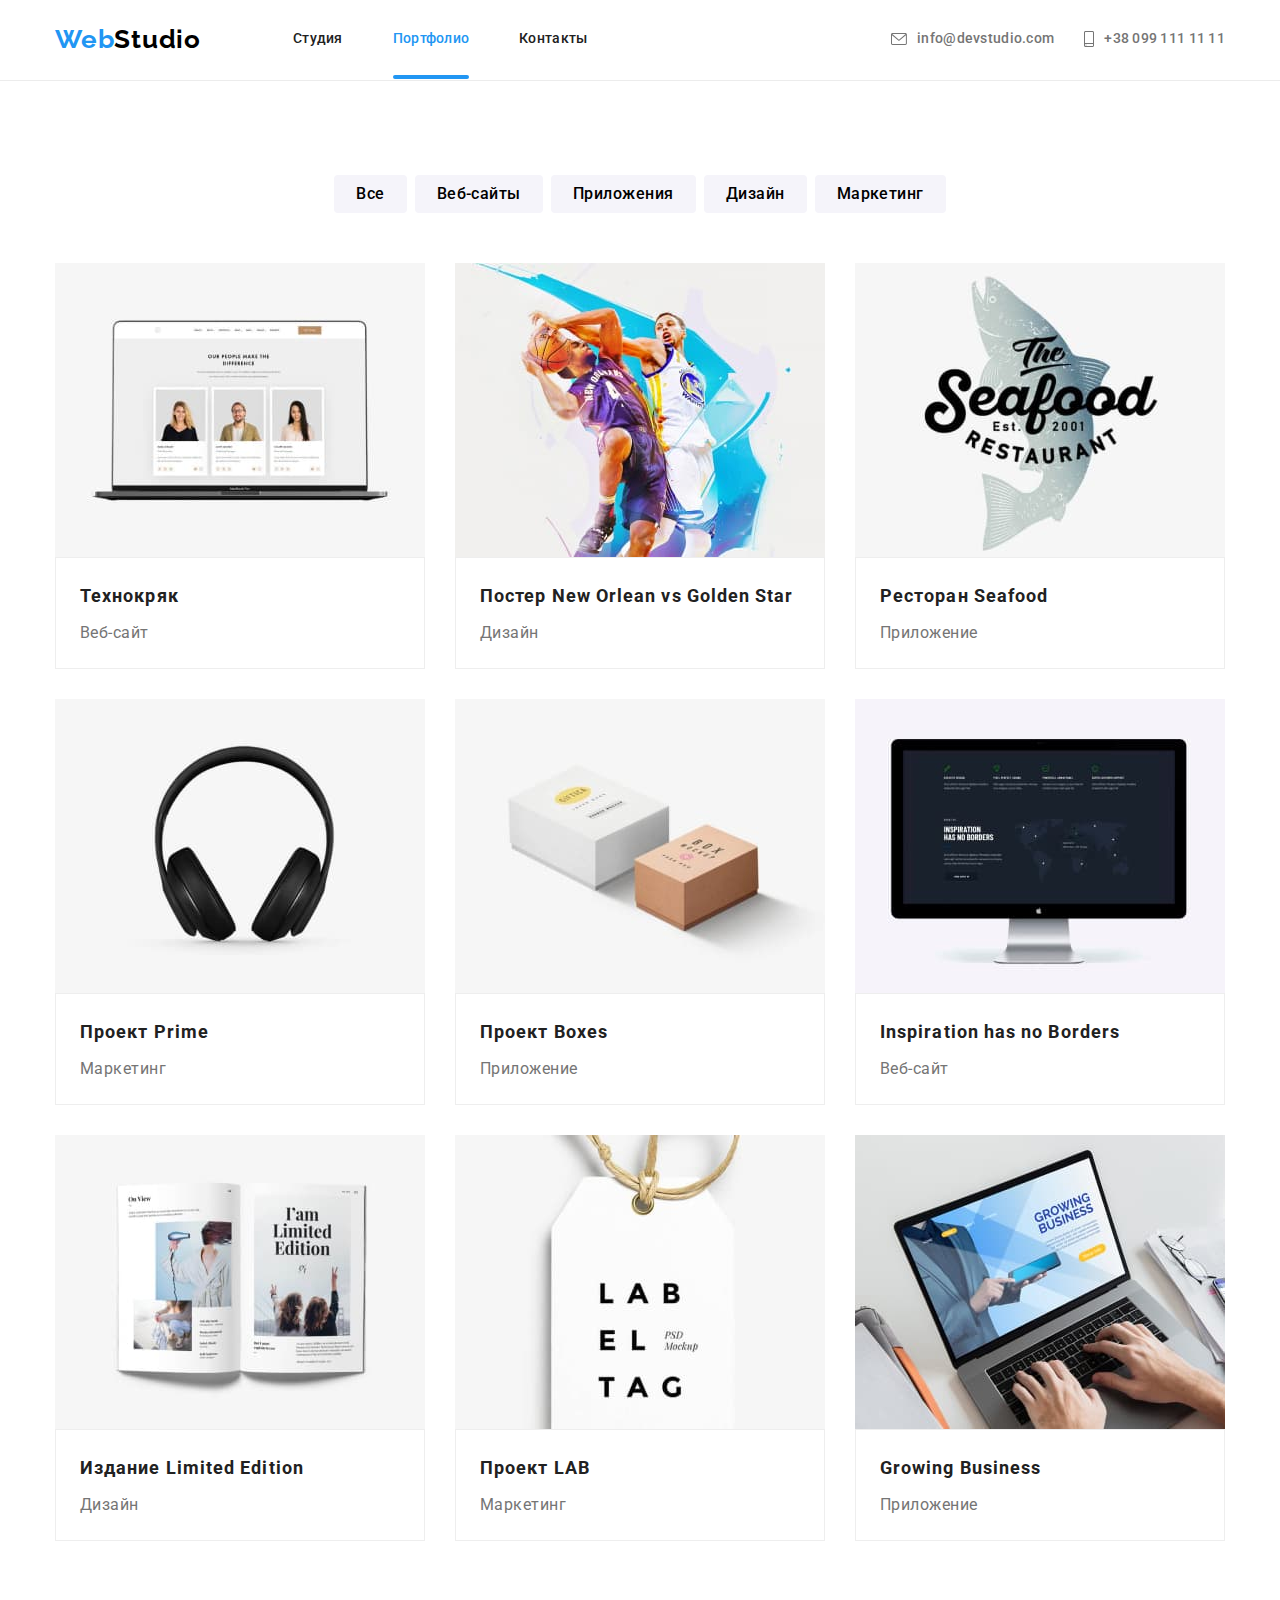
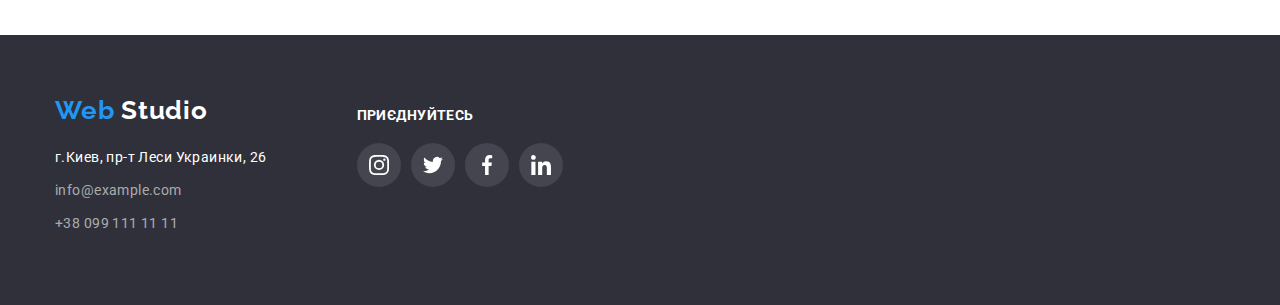
==== commit afd2e9f9: "HW5 v1" ====
--- a/portfolio.html
+++ b/portfolio.html
@@ -26,9 +26,9 @@
             <!-- Navigation -->
             <nav class="header-nav">
                 <ul class="nav list">
-                    <li><a href="./index.html" class="nav-link link">Студия</a></li>
-                    <li><a href="./portfolio.html" class="nav-link link current  ">Портфолио</a></li>
-                    <li><a href="./contacts.html" class="nav-link link">Контакты</a></li>
+                    <li class="nav-item"><a href="./index.html" class="nav-link link">Студия</a></li>
+                    <li class="nav-item current "><a href="./portfolio.html" class="nav-link link">Портфолио</a></li>
+                    <li class="nav-item"><a href="./contacts.html" class="nav-link link">Контакты</a></li>
                 </ul>
             </nav>
             <ul class="header-contact list">
@@ -62,7 +62,12 @@
                 <ul class="project-list list">
                     <li class="project-card">
                         <a href="" class="project-card-link link">
-                            <img src="./images/portfolio/technokryak.jpg" alt="Веб-сайт Технокряк">
+                            <div class="project-wrap">
+                                <img src="./images/portfolio/technokryak.jpg" alt="Веб-сайт Технокряк">
+                                <p class="project-description-top">Ресурс пропонує комплексні пропозиції з різним рівнем
+                                    функціоналу та сервісів. Все це дозволить відвідувачу отримати
+                                    вичерпні відомості про компанію чи приватну особу.</p>
+                            </div>
                             <div class="project-description">
                                 <h2 class="project-name">Технокряк</h2>
                                 <p class="project-type">Веб-сайт</p>
@@ -71,7 +76,12 @@
                     </li>
                     <li class="project-card">
                         <a href="" class="project-card-link link">
-                            <img src="./images/portfolio/poster.jpg" alt="Постер New Orlean vs Golden Star">
+                            <div class="project-wrap">
+                                <img src="./images/portfolio/poster.jpg" alt="Постер New Orlean vs Golden Star">
+                                <p class="project-description-top">Ресурс пропонує комплексні пропозиції з різним рівнем
+                                    функціоналу та сервісів. Все це дозволить відвідувачу отримати
+                                    вичерпні відомості про компанію чи приватну особу.</p>
+                            </div>
                             <div class="project-description">
                                 <h2 class="project-name">Постер New Orlean vs Golden Star</h2>
                                 <p class="project-type">Дизайн</p>
@@ -80,7 +90,12 @@
                     </li>
                     <li class="project-card">
                         <a href="" class="project-card-link link">
-                            <img src="./images/portfolio/seafood_restaurant.jpg" alt="Ресторан Seafood">
+                            <div class="project-wrap">
+                                <img src="./images/portfolio/seafood_restaurant.jpg" alt="Ресторан Seafood">
+                                <p class="project-description-top">Ресурс пропонує комплексні пропозиції з різним рівнем
+                                    функціоналу та сервісів. Все це дозволить відвідувачу отримати
+                                    вичерпні відомості про компанію чи приватну особу.</p>
+                            </div>
                             <div class="project-description">
                                 <h2 class="project-name">Ресторан Seafood</h2>
                                 <p class="project-type">Приложение</p>
@@ -89,7 +104,12 @@
                     </li>
                     <li class="project-card">
                         <a href="" class="project-card-link link">
-                            <img src="./images/portfolio/prime.jpg" alt="Проект Prime">
+                            <div class="project-wrap">
+                                <img src="./images/portfolio/prime.jpg" alt="Проект Prime">
+                                <p class="project-description-top">Ресурс пропонує комплексні пропозиції з різним рівнем
+                                    функціоналу та сервісів. Все це дозволить відвідувачу отримати
+                                    вичерпні відомості про компанію чи приватну особу.</p>
+                            </div>
                             <div class="project-description">
                                 <h2 class="project-name">Проект Prime</h2>
                                 <p class="project-type">Маркетинг</p>
@@ -98,7 +118,12 @@
                     </li>
                     <li class="project-card">
                         <a href="" class="project-card-link link">
-                            <img src="./images/portfolio/boxes.jpg" alt="Проект Boxes">
+                            <div class="project-wrap">
+                                <img src="./images/portfolio/boxes.jpg" alt="Проект Boxes">
+                                <p class="project-description-top">Ресурс пропонує комплексні пропозиції з різним рівнем
+                                    функціоналу та сервісів. Все це дозволить відвідувачу отримати
+                                    вичерпні відомості про компанію чи приватну особу.</p>
+                            </div>
                             <div class="project-description">
                                 <h2 class="project-name">Проект Boxes</h2>
                                 <p class="project-type">Приложение</p>
@@ -107,7 +132,12 @@
                     </li>
                     <li class="project-card">
                         <a href="" class="project-card-link link">
-                            <img src="./images/portfolio/inspiration_borders.jpg" alt="Дисплей">
+                            <div class="project-wrap">
+                                <img src="./images/portfolio/inspiration_borders.jpg" alt="Дисплей">
+                                <p class="project-description-top">Ресурс пропонує комплексні пропозиції з різним рівнем
+                                    функціоналу та сервісів. Все це дозволить відвідувачу отримати
+                                    вичерпні відомості про компанію чи приватну особу.</p>
+                            </div>
                             <div class="project-description">
                                 <h2 class="project-name">Inspiration has no Borders</h2>
                                 <p class="project-type">Веб-сайт</p>
@@ -117,7 +147,12 @@
 
                     <li class="project-card">
                         <a href="" class="project-card-link link">
-                            <img src="./images/portfolio/limited_edition.jpg" alt="Книга">
+                            <div class="project-wrap">
+                                <img src="./images/portfolio/limited_edition.jpg" alt="Книга">
+                                <p class="project-description-top">Ресурс пропонує комплексні пропозиції з різним рівнем
+                                    функціоналу та сервісів. Все це дозволить відвідувачу отримати
+                                    вичерпні відомості про компанію чи приватну особу.</p>
+                            </div>
                             <div class="project-description">
                                 <h2 class="project-name">Издание Limited Edition</h2>
                                 <p class="project-type">Дизайн</p>
@@ -126,7 +161,12 @@
                     </li>
                     <li class="project-card">
                         <a href="" class="project-card-link link">
-                            <img src="./images/portfolio/lab.jpg" alt="Проект LAB">
+                            <div class="project-wrap">
+                                <img src="./images/portfolio/lab.jpg" alt="Проект LAB">
+                                <p class="project-description-top">Ресурс пропонує комплексні пропозиції з різним рівнем
+                                    функціоналу та сервісів. Все це дозволить відвідувачу отримати
+                                    вичерпні відомості про компанію чи приватну особу.</p>
+                            </div>
                             <div class="project-description">
                                 <h2 class="project-name">Проект LAB</h2>
                                 <p class="project-type">Маркетинг</p>
@@ -135,7 +175,12 @@
                     </li>
                     <li class="project-card">
                         <a href="" class="project-card-link link">
-                            <img src="./images/portfolio/growing_business.jpg" alt="Развивающийся бизнес">
+                            <div class="project-wrap">
+                                <img src="./images/portfolio/growing_business.jpg" alt="Развивающийся бизнес">
+                                <p class="project-description-top">Ресурс пропонує комплексні пропозиції з різним рівнем
+                                    функціоналу та сервісів. Все це дозволить відвідувачу отримати
+                                    вичерпні відомості про компанію чи приватну особу.</p>
+                            </div>
                             <div class="project-description">
                                 <h2 class="project-name">Growing Business</h2>
                                 <p class="project-type">Приложение</p>
--- a/css/styles.css
+++ b/css/styles.css
@@ -24,6 +24,7 @@
 :root {
 	--main-background-color: #ffffff;
 	--default-text-color: #212121;
+	--default-text-color-inverted: #ffffff;
 	--action-color: #2196f3;
 	--small-text-color: #757575;
 	--standard-letter-spacing: 0.03em;
@@ -87,7 +88,7 @@
 }
 .footer-logo {
 	display: inline-block;
-	color: #ffffff;
+	color: var(--default-text-color-inverted);
 	margin-bottom: 20px;
 }
 
@@ -120,33 +121,56 @@
 .nav-link {
 	color: var(--default-text-color);
 }
-
-.current {
+.nav-item {
+	position: relative;
+}
+.nav-item.current::after {
+	display: flex;
+	position: absolute;
+	margin-top: 28px;
+	content: "";
+	width: 100%;
+	height: 4px;
+	background-color: #2196f3;
+	border-radius: 2px;
+}
+
+.current .nav-link {
 	color: var(--action-color);
 }
 .nav-link:hover,
 .nav-link:focus {
 	color: var(--action-color);
 	cursor: pointer;
+	transition-duration: 250ms;
+	transition-timing-function: cubic-bezier(0.4, 0, 0.2, 1);
 }
 .header-contact {
 	display: inherit;
 	margin-left: auto;
 	gap: 30px;
+	align-items: center;
 }
 .header-contact-icon {
 	margin-right: 10px;
+	fill: currentColor;
 }
 .header-email:hover .header-contact-icon,
 .header-email:focus .header-contact-icon {
 	fill: var(--action-color);
+	transition-duration: 250ms;
+	transition-timing-function: cubic-bezier(0.4, 0, 0.2, 1);
 }
 .header-tel:hover .header-contact-icon,
 .header-tel:focus .header-contact-icon {
 	fill: var(--action-color);
+	transition-duration: 250ms;
+	transition-timing-function: cubic-bezier(0.4, 0, 0.2, 1);
 }
 .header-email,
 .header-tel {
+	display: flex;
+	align-items: center;
 	font-weight: 500;
 	font-size: 14px;
 	line-height: 1.14;
@@ -157,11 +181,15 @@
 .header-email:focus {
 	color: var(--action-color);
 	cursor: pointer;
+	transition-duration: 250ms;
+	transition-timing-function: cubic-bezier(0.4, 0, 0.2, 1);
 }
 .header-tel:hover,
 .header-tel:focus {
 	color: var(--action-color);
 	cursor: pointer;
+	transition-duration: 250ms;
+	transition-timing-function: cubic-bezier(0.4, 0, 0.2, 1);
 }
 /*Стили Footer */
 .footer {
@@ -188,6 +216,8 @@
 .contact-address:hover,
 .contact-address:focus {
 	color: var(--action-color);
+	transition-duration: 250ms;
+	transition-timing-function: cubic-bezier(0.4, 0, 0.2, 1);
 }
 .footer-email,
 .footer-tel {
@@ -197,10 +227,14 @@
 .footer-email:hover,
 .footer-email:focus {
 	color: var(--action-color);
+	transition-duration: 250ms;
+	transition-timing-function: cubic-bezier(0.4, 0, 0.2, 1);
 }
 .footer-tel:hover,
 .footer-tel:focus {
 	color: var(--action-color);
+	transition-duration: 250ms;
+	transition-timing-function: cubic-bezier(0.4, 0, 0.2, 1);
 }
 .footer-contact-list {
 	display: inline-block;
@@ -213,7 +247,6 @@
 }
 .footer-soc-container {
 	padding-top: 12px;
-	padding-bottom: 100px;
 }
 .footer-social-name {
 	font-weight: 700;
@@ -221,7 +254,7 @@
 	line-height: 16px;
 	letter-spacing: var(--standard-letter-spacing);
 	text-transform: uppercase;
-	color: #ffffff;
+	color: var(--default-text-color-inverted);
 	margin-bottom: 20px;
 	cursor: default;
 }
@@ -229,8 +262,6 @@
 	display: flex;
 	justify-content: left;
 	column-gap: 10px;
-}
-.footer-soc-item {
 }
 .footer-soc-link {
 	background-color: rgba(255, 255, 255, 0.1);
@@ -241,6 +272,8 @@
 .footer-soc-link:hover,
 .footer-soc-link:focus {
 	background-color: var(--icons-background-color-active);
+	transition-duration: 250ms;
+	transition-timing-function: cubic-bezier(0.4, 0, 0.2, 1);
 }
 /* Стили портфолио */
 /* .portfolio-main {
@@ -268,9 +301,12 @@
 .sort-btn:hover,
 .sort-btn:focus {
 	background: var(--action-color);
+	color: var(--default-text-color-inverted);
 	box-shadow: 0px 3px 1px rgba(0, 0, 0, 0.1), 0px 1px 2px rgba(0, 0, 0, 0.08), 0px 2px 2px rgba(0, 0, 0, 0.12);
 	border-radius: 4px;
 	cursor: pointer;
+	transition-duration: 250ms;
+	transition-timing-function: cubic-bezier(0.4, 0, 0.2, 1);
 }
 .project-list {
 	display: flex;
@@ -284,6 +320,33 @@
 .project-card:hover,
 .project-card:focus {
 	box-shadow: 0px 1px 1px rgba(0, 0, 0, 0.12), 0px 4px 4px rgba(0, 0, 0, 0.06), 1px 4px 6px rgba(0, 0, 0, 0.16);
+	transition-duration: 250ms;
+	transition-timing-function: cubic-bezier(0.4, 0, 0.2, 1);
+}
+.project-card:hover .project-description-top {
+	transform: translateY(0%);
+	transition-duration: 250ms;
+	transition-timing-function: cubic-bezier(0.4, 0, 0.2, 1);
+}
+.project-card-link {
+}
+.project-wrap {
+	position: relative;
+	overflow: hidden;
+}
+.project-description-top {
+	position: absolute;
+	top: 0;
+	left: 0;
+	transform: translateY(100%);
+	width: 100%;
+	height: 100%;
+	padding: 63px 24px;
+	font-size: 18px;
+	line-height: 1.56;
+	letter-spacing: var(--standard-letter-spacing);
+	color: #ffffff;
+	background: rgba(33, 150, 243, 0.9);
 }
 .project-description {
 	border: 1px solid #eeeeee;
@@ -349,6 +412,8 @@
 .order-button:hover {
 	cursor: pointer;
 	box-shadow: 0px 4px 4px rgba(0, 0, 0, 0.15);
+	transition-duration: 250ms;
+	transition-timing-function: cubic-bezier(0.4, 0, 0.2, 1);
 }
 .features-list {
 	display: flex;
@@ -365,8 +430,6 @@
 	align-items: center;
 	justify-content: center;
 	margin-bottom: 30px;
-}
-.feature-icon {
 }
 .feature-name,
 .feature-text {
@@ -409,9 +472,30 @@
 }
 .work-item {
 	flex-basis: calc((100%-60px) / 3);
+	position: relative;
+	display: flex;
+}
+.work-name {
+	position: absolute;
+	width: 100%;
+	height: 70px;
+	bottom: 0;
+	left: 0;
+
+	display: flex;
+	justify-content: center;
+	align-items: center;
+	background: rgba(47, 48, 58, 0.8);
+
+	font-weight: 700;
+	font-size: 14px;
+	line-height: 1.14;
+	letter-spacing: var(--standard-letter-spacing);
+	text-transform: uppercase;
+	color: var(--default-text-color-inverted);
 }
 .staff-section {
-	background: #e5e5e5;
+	background: #f5f4fa;
 }
 .staff-item {
 	flex-basis: calc((100%-90px) / 4);
@@ -445,8 +529,7 @@
 .staff-soc-container {
 	padding-bottom: 30px;
 }
-.staff-soc-item {
-}
+
 .staff-soc-link,
 .footer-soc-link {
 	display: flex;
@@ -465,10 +548,14 @@
 .staff-soc-link:hover,
 .staff-soc-link:focus {
 	background-color: var(--icons-background-color-active);
+	transition-duration: 250ms;
+	transition-timing-function: cubic-bezier(0.4, 0, 0.2, 1);
 }
 .staff-soc-link:hover .staff-soc-icon,
 .staff-soc-link:focus .staff-soc-icon {
 	fill: var(--icons-color-active);
+	transition-duration: 250ms;
+	transition-timing-function: cubic-bezier(0.4, 0, 0.2, 1);
 }
 
 /* --------------------OUR CLIENTS-------------------- */
@@ -478,7 +565,10 @@
 .clients-item {
 	flex-basis: calc((100%-150px) / 6);
 }
-.clients-img-container {
+.clients-item:hover {
+	cursor: pointer;
+}
+.clients-link {
 	display: flex;
 	align-items: center;
 	justify-content: center;
@@ -486,21 +576,75 @@
 	border-radius: 4px;
 	height: 92px;
 }
-.clients-img-container:hover,
-.clients-img-container:focus {
-	cursor: pointer;
-}
-.clients-link {
-	height: 92px;
-}
 .clients-icon {
 	fill: var(--icons-main-color);
 }
-.clients-img-container:hover .clients-icon,
-.clients-img-container:focus .clients-icon {
+.clients-item:hover .clients-icon {
 	fill: var(--icons-background-color-active);
-}
-.clients-img-container:hover,
-.clients-img-container:focus {
+	transition-duration: 250ms;
+	transition-timing-function: cubic-bezier(0.4, 0, 0.2, 1);
+}
+.clients-link:hover {
 	border-color: var(--icons-background-color-active);
-}
+	transition-duration: 250ms;
+	transition-timing-function: cubic-bezier(0.4, 0, 0.2, 1);
+}
+.clients-link:focus .clients-icon {
+	fill: var(--icons-background-color-active);
+	transition-duration: 250ms;
+	transition-timing-function: cubic-bezier(0.4, 0, 0.2, 1);
+}
+.clients-item:focus-within {
+	border-color: #2196f3;
+	transition-duration: 250ms;
+	transition-timing-function: cubic-bezier(0.4, 0, 0.2, 1);
+}
+
+/* ------------------------MODAL------------------------ */
+.backdrop {
+	position: fixed;
+	top: 0;
+	left: 0;
+	width: 100%;
+	height: 100%;
+	background: rgba(0, 0, 0, 0.2);
+}
+.backdrop.is-hidden {
+	opacity: 0;
+	pointer-events: none;
+	visibility: hidden;
+}
+.modal {
+	position: absolute;
+	top: 50%;
+	left: 50%;
+	transform: translate(-50%, -50%) scale(1);
+	min-width: 528px;
+	min-height: 581px;
+	background: #ffffff;
+	box-shadow: 0px 1px 3px rgba(0, 0, 0, 0.12), 0px 1px 1px rgba(0, 0, 0, 0.14), 0px 2px 1px rgba(0, 0, 0, 0.2);
+	border-radius: 4px;
+	transition-duration: 250ms;
+	transition-timing-function: cubic-bezier(0.4, 0, 0.2, 1);
+}
+.backdrop.is-hidden .modal {
+	transform: translate(-50%, -50%) scale(0);
+}
+.closeBtn {
+	position: absolute;
+	right: 8px;
+	top: 8px;
+	display: flex;
+	justify-content: center;
+	align-items: center;
+	width: 30px;
+	height: 30px;
+	border-radius: 50%;
+	border: 1px solid rgba(0, 0, 0, 0.1);
+	background: #ffffff;
+}
+.closeBtn:hover {
+	cursor: pointer;
+}
+.closeBtn-icon {
+}
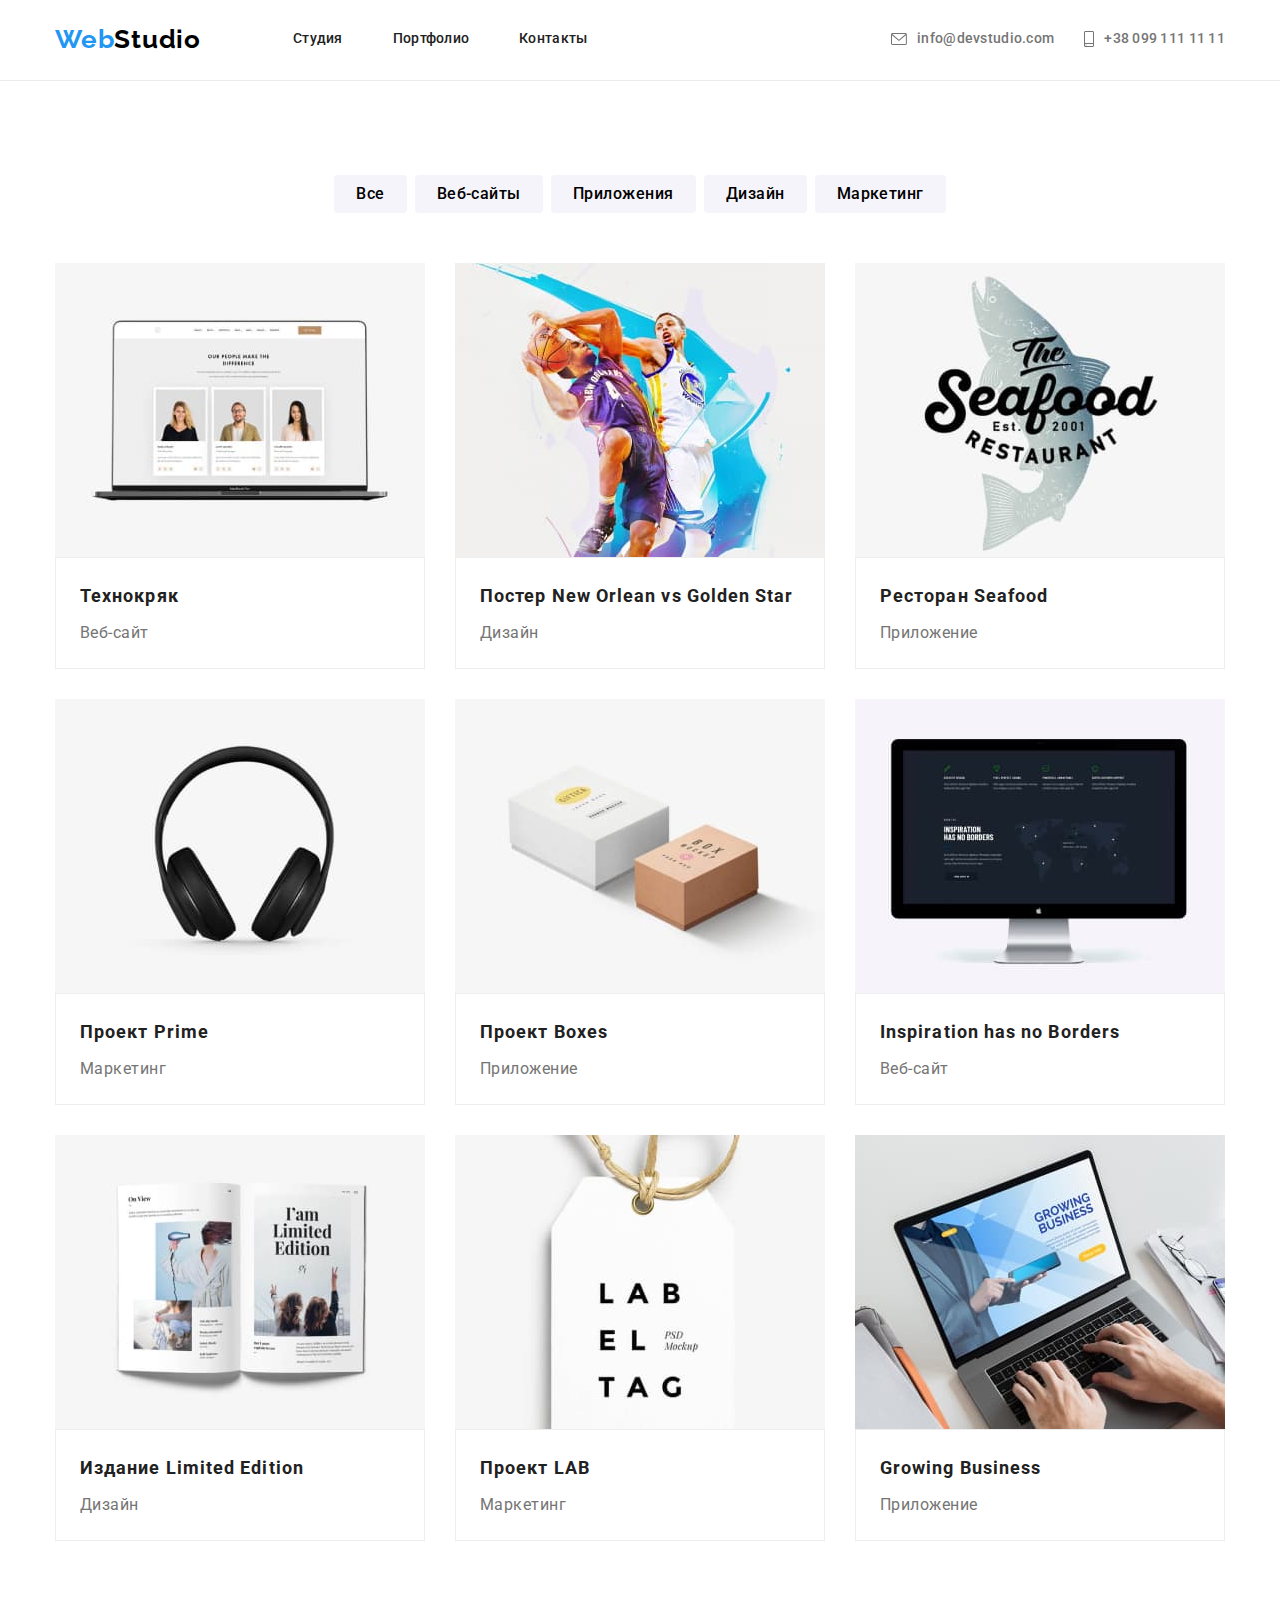
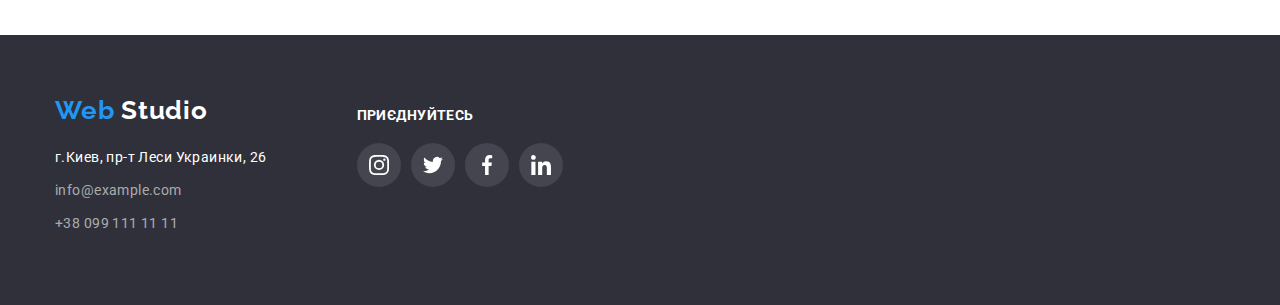
==== commit 87bd32a7: "HW5 v1" ====
--- a/portfolio.html
+++ b/portfolio.html
@@ -2,19 +2,19 @@
 <html lang="ru">
 
 <head>
-    <meta charset="UTF-8">
-    <meta http-equiv="X-UA-Compatible" content="IE=edge">
-    <meta name="viewport" content="width=device-width, initial-scale=1.0">
-
-    <link rel="preconnect" href="https://fonts.googleapis.com">
-    <link rel="preconnect" href="https://fonts.gstatic.com" crossorigin>
+    <meta charset="UTF-8" />
+    <meta http-equiv="X-UA-Compatible" content="IE=edge" />
+    <meta name="viewport" content="width=device-width, initial-scale=1.0" />
+
+    <link rel="preconnect" href="https://fonts.googleapis.com" />
+    <link rel="preconnect" href="https://fonts.gstatic.com" crossorigin />
     <link
         href="https://fonts.googleapis.com/css2?family=Raleway:wght@700&family=Roboto:wght@400;500;700;900&display=swap"
-        rel="stylesheet">
+        rel="stylesheet" />
     <link rel="stylesheet" href="https://cdnjs.cloudflare.com/ajax/libs/modern-normalize/1.1.0/modern-normalize.css"
         integrity="sha512-Y0MM+V6ymRKN2zStTqzQ227DWhhp4Mzdo6gnlRnuaNCbc+YN/ZH0sBCLTM4M0oSy9c9VKiCvd4Jk44aCLrNS5Q=="
         crossorigin="anonymous" referrerpolicy="no-referrer" />
-    <link rel="stylesheet" href="./css/styles.css">
+    <link rel="stylesheet" href="./css/styles.css" />
     <title>Document</title>
 </head>
 
@@ -22,13 +22,16 @@
     <!-- Header -->
     <header class="header">
         <div class="header-container container">
-            <a href="./index.html" class="header-logo link"><span>Web</span>Studio</a>
+            <a href="./index.html" class="header-logo link">
+                <span>Web</span>
+                Studio
+            </a>
             <!-- Navigation -->
             <nav class="header-nav">
                 <ul class="nav list">
-                    <li class="nav-item"><a href="./index.html" class="nav-link link">Студия</a></li>
-                    <li class="nav-item current "><a href="./portfolio.html" class="nav-link link">Портфолио</a></li>
-                    <li class="nav-item"><a href="./contacts.html" class="nav-link link">Контакты</a></li>
+                    <li><a href="./index.html" class="nav-link link">Студия</a></li>
+                    <li><a href="./portfolio.html" class="nav-link link current">Портфолио</a></li>
+                    <li><a href="./contacts.html" class="nav-link link">Контакты</a></li>
                 </ul>
             </nav>
             <ul class="header-contact list">
@@ -36,12 +39,18 @@
                     <a href="mailto:info@devstudio.com" class="header-email link">
                         <svg class="header-contact-icon" width="16" height="12">
                             <use href="./images/sprites/icons.svg#icon-envelope"></use>
-                        </svg>info@devstudio.com</a>
+                        </svg>
+                        info@devstudio.com
+                    </a>
                 </li>
-                <li><a href="tel:+380991111111" class="header-tel link">
+                <li>
+                    <a href="tel:+380991111111" class="header-tel link">
                         <svg class="header-contact-icon" width="10" height="16">
                             <use href="./images/sprites/icons.svg#icon-smartphone"></use>
-                        </svg>+38 099 111 11 11</a></li>
+                        </svg>
+                        +38 099 111 11 11
+                    </a>
+                </li>
             </ul>
         </div>
     </header>
@@ -62,12 +71,7 @@
                 <ul class="project-list list">
                     <li class="project-card">
                         <a href="" class="project-card-link link">
-                            <div class="project-wrap">
-                                <img src="./images/portfolio/technokryak.jpg" alt="Веб-сайт Технокряк">
-                                <p class="project-description-top">Ресурс пропонує комплексні пропозиції з різним рівнем
-                                    функціоналу та сервісів. Все це дозволить відвідувачу отримати
-                                    вичерпні відомості про компанію чи приватну особу.</p>
-                            </div>
+                            <img src="./images/portfolio/technokryak.jpg" alt="Веб-сайт Технокряк" />
                             <div class="project-description">
                                 <h2 class="project-name">Технокряк</h2>
                                 <p class="project-type">Веб-сайт</p>
@@ -76,12 +80,7 @@
                     </li>
                     <li class="project-card">
                         <a href="" class="project-card-link link">
-                            <div class="project-wrap">
-                                <img src="./images/portfolio/poster.jpg" alt="Постер New Orlean vs Golden Star">
-                                <p class="project-description-top">Ресурс пропонує комплексні пропозиції з різним рівнем
-                                    функціоналу та сервісів. Все це дозволить відвідувачу отримати
-                                    вичерпні відомості про компанію чи приватну особу.</p>
-                            </div>
+                            <img src="./images/portfolio/poster.jpg" alt="Постер New Orlean vs Golden Star" />
                             <div class="project-description">
                                 <h2 class="project-name">Постер New Orlean vs Golden Star</h2>
                                 <p class="project-type">Дизайн</p>
@@ -90,12 +89,7 @@
                     </li>
                     <li class="project-card">
                         <a href="" class="project-card-link link">
-                            <div class="project-wrap">
-                                <img src="./images/portfolio/seafood_restaurant.jpg" alt="Ресторан Seafood">
-                                <p class="project-description-top">Ресурс пропонує комплексні пропозиції з різним рівнем
-                                    функціоналу та сервісів. Все це дозволить відвідувачу отримати
-                                    вичерпні відомості про компанію чи приватну особу.</p>
-                            </div>
+                            <img src="./images/portfolio/seafood_restaurant.jpg" alt="Ресторан Seafood" />
                             <div class="project-description">
                                 <h2 class="project-name">Ресторан Seafood</h2>
                                 <p class="project-type">Приложение</p>
@@ -104,12 +98,7 @@
                     </li>
                     <li class="project-card">
                         <a href="" class="project-card-link link">
-                            <div class="project-wrap">
-                                <img src="./images/portfolio/prime.jpg" alt="Проект Prime">
-                                <p class="project-description-top">Ресурс пропонує комплексні пропозиції з різним рівнем
-                                    функціоналу та сервісів. Все це дозволить відвідувачу отримати
-                                    вичерпні відомості про компанію чи приватну особу.</p>
-                            </div>
+                            <img src="./images/portfolio/prime.jpg" alt="Проект Prime" />
                             <div class="project-description">
                                 <h2 class="project-name">Проект Prime</h2>
                                 <p class="project-type">Маркетинг</p>
@@ -118,12 +107,7 @@
                     </li>
                     <li class="project-card">
                         <a href="" class="project-card-link link">
-                            <div class="project-wrap">
-                                <img src="./images/portfolio/boxes.jpg" alt="Проект Boxes">
-                                <p class="project-description-top">Ресурс пропонує комплексні пропозиції з різним рівнем
-                                    функціоналу та сервісів. Все це дозволить відвідувачу отримати
-                                    вичерпні відомості про компанію чи приватну особу.</p>
-                            </div>
+                            <img src="./images/portfolio/boxes.jpg" alt="Проект Boxes" />
                             <div class="project-description">
                                 <h2 class="project-name">Проект Boxes</h2>
                                 <p class="project-type">Приложение</p>
@@ -132,12 +116,7 @@
                     </li>
                     <li class="project-card">
                         <a href="" class="project-card-link link">
-                            <div class="project-wrap">
-                                <img src="./images/portfolio/inspiration_borders.jpg" alt="Дисплей">
-                                <p class="project-description-top">Ресурс пропонує комплексні пропозиції з різним рівнем
-                                    функціоналу та сервісів. Все це дозволить відвідувачу отримати
-                                    вичерпні відомості про компанію чи приватну особу.</p>
-                            </div>
+                            <img src="./images/portfolio/inspiration_borders.jpg" alt="Дисплей" />
                             <div class="project-description">
                                 <h2 class="project-name">Inspiration has no Borders</h2>
                                 <p class="project-type">Веб-сайт</p>
@@ -147,12 +126,7 @@
 
                     <li class="project-card">
                         <a href="" class="project-card-link link">
-                            <div class="project-wrap">
-                                <img src="./images/portfolio/limited_edition.jpg" alt="Книга">
-                                <p class="project-description-top">Ресурс пропонує комплексні пропозиції з різним рівнем
-                                    функціоналу та сервісів. Все це дозволить відвідувачу отримати
-                                    вичерпні відомості про компанію чи приватну особу.</p>
-                            </div>
+                            <img src="./images/portfolio/limited_edition.jpg" alt="Книга" />
                             <div class="project-description">
                                 <h2 class="project-name">Издание Limited Edition</h2>
                                 <p class="project-type">Дизайн</p>
@@ -161,12 +135,7 @@
                     </li>
                     <li class="project-card">
                         <a href="" class="project-card-link link">
-                            <div class="project-wrap">
-                                <img src="./images/portfolio/lab.jpg" alt="Проект LAB">
-                                <p class="project-description-top">Ресурс пропонує комплексні пропозиції з різним рівнем
-                                    функціоналу та сервісів. Все це дозволить відвідувачу отримати
-                                    вичерпні відомості про компанію чи приватну особу.</p>
-                            </div>
+                            <img src="./images/portfolio/lab.jpg" alt="Проект LAB" />
                             <div class="project-description">
                                 <h2 class="project-name">Проект LAB</h2>
                                 <p class="project-type">Маркетинг</p>
@@ -175,12 +144,7 @@
                     </li>
                     <li class="project-card">
                         <a href="" class="project-card-link link">
-                            <div class="project-wrap">
-                                <img src="./images/portfolio/growing_business.jpg" alt="Развивающийся бизнес">
-                                <p class="project-description-top">Ресурс пропонує комплексні пропозиції з різним рівнем
-                                    функціоналу та сервісів. Все це дозволить відвідувачу отримати
-                                    вичерпні відомості про компанію чи приватну особу.</p>
-                            </div>
+                            <img src="./images/portfolio/growing_business.jpg" alt="Развивающийся бизнес" />
                             <div class="project-description">
                                 <h2 class="project-name">Growing Business</h2>
                                 <p class="project-type">Приложение</p>
